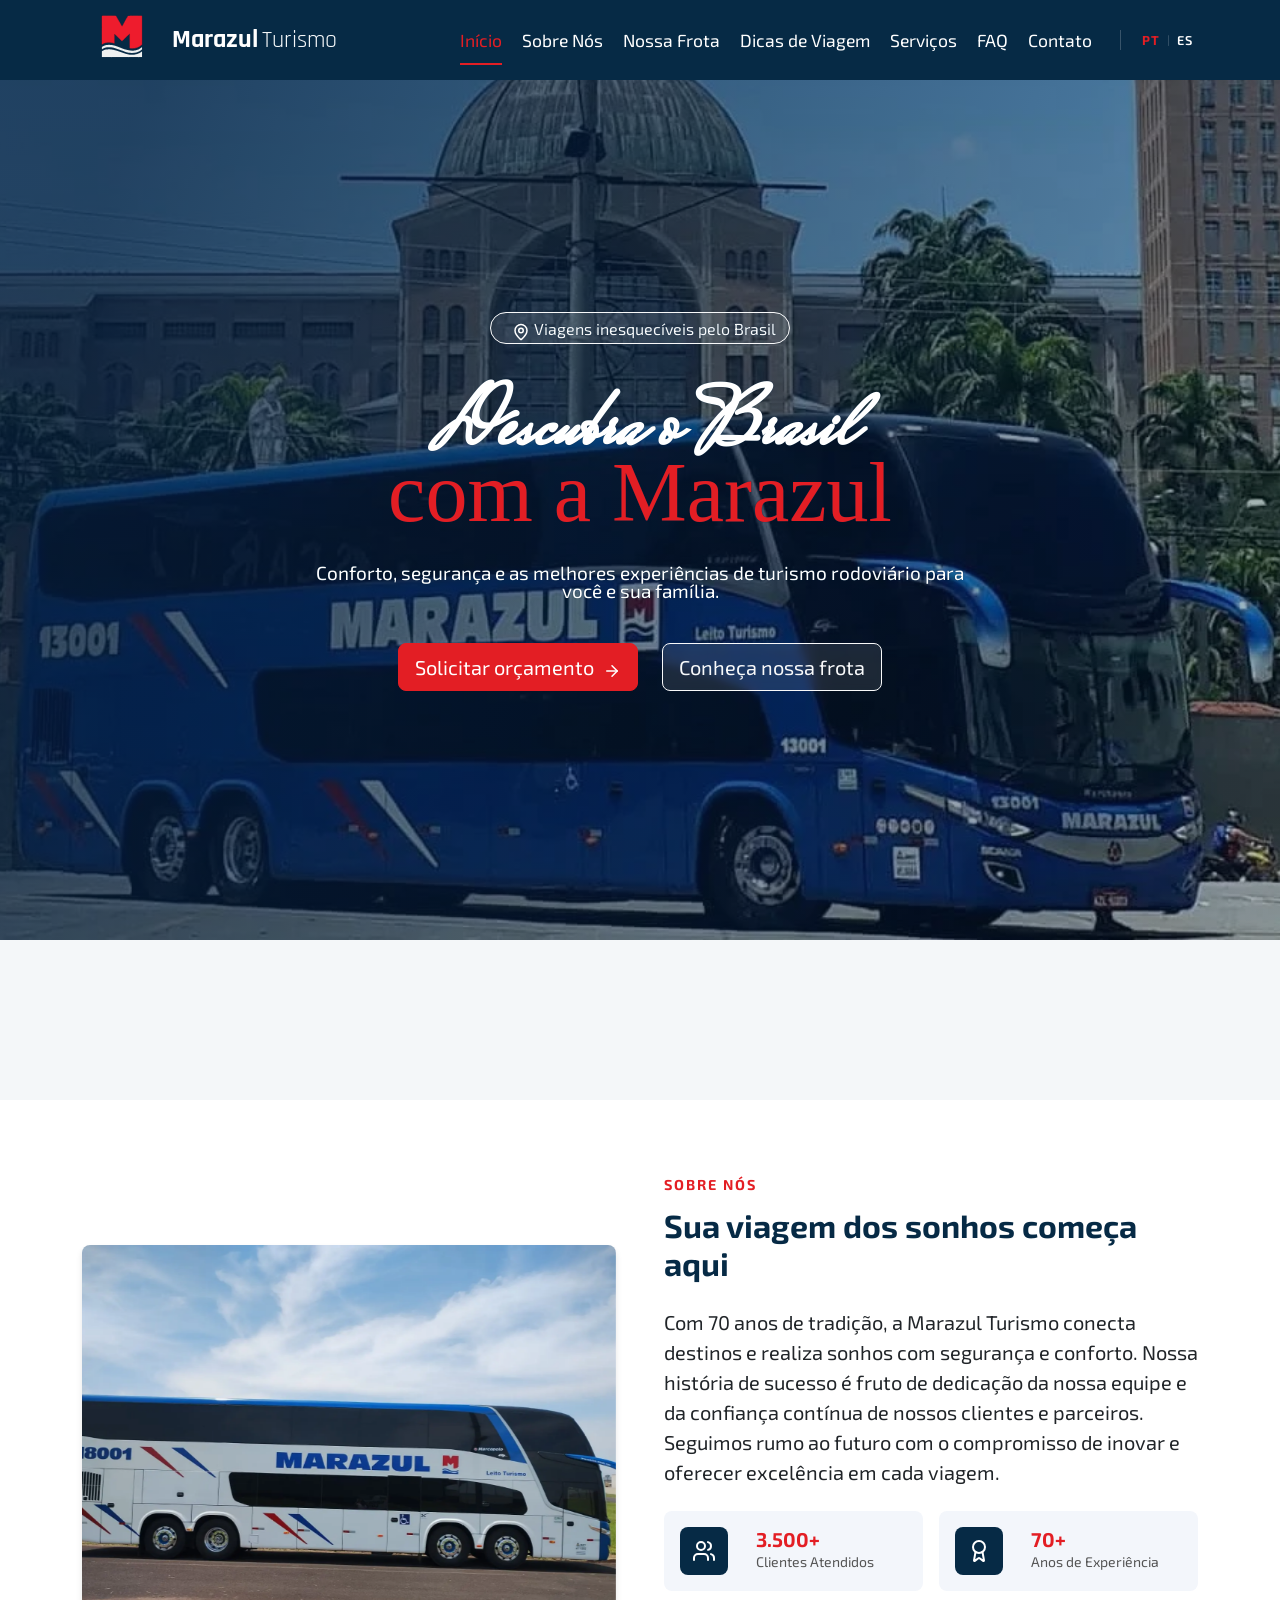
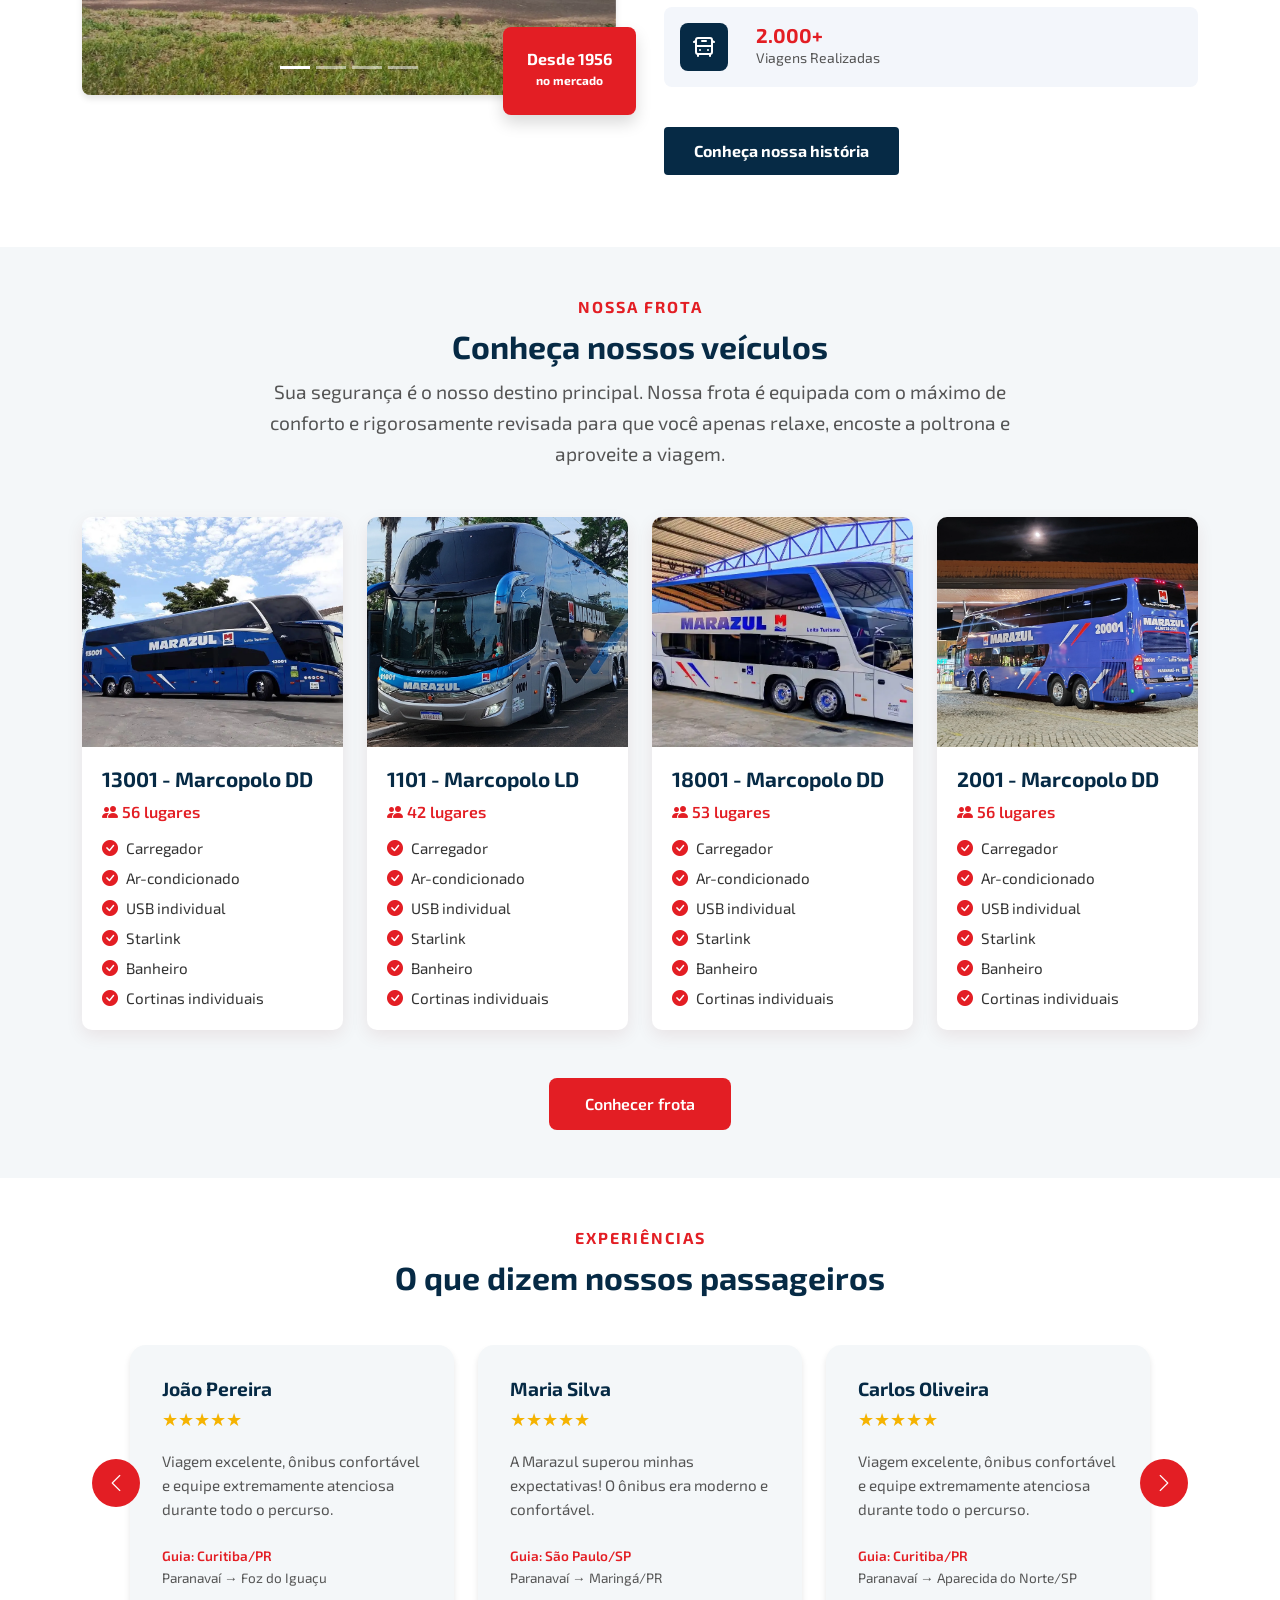
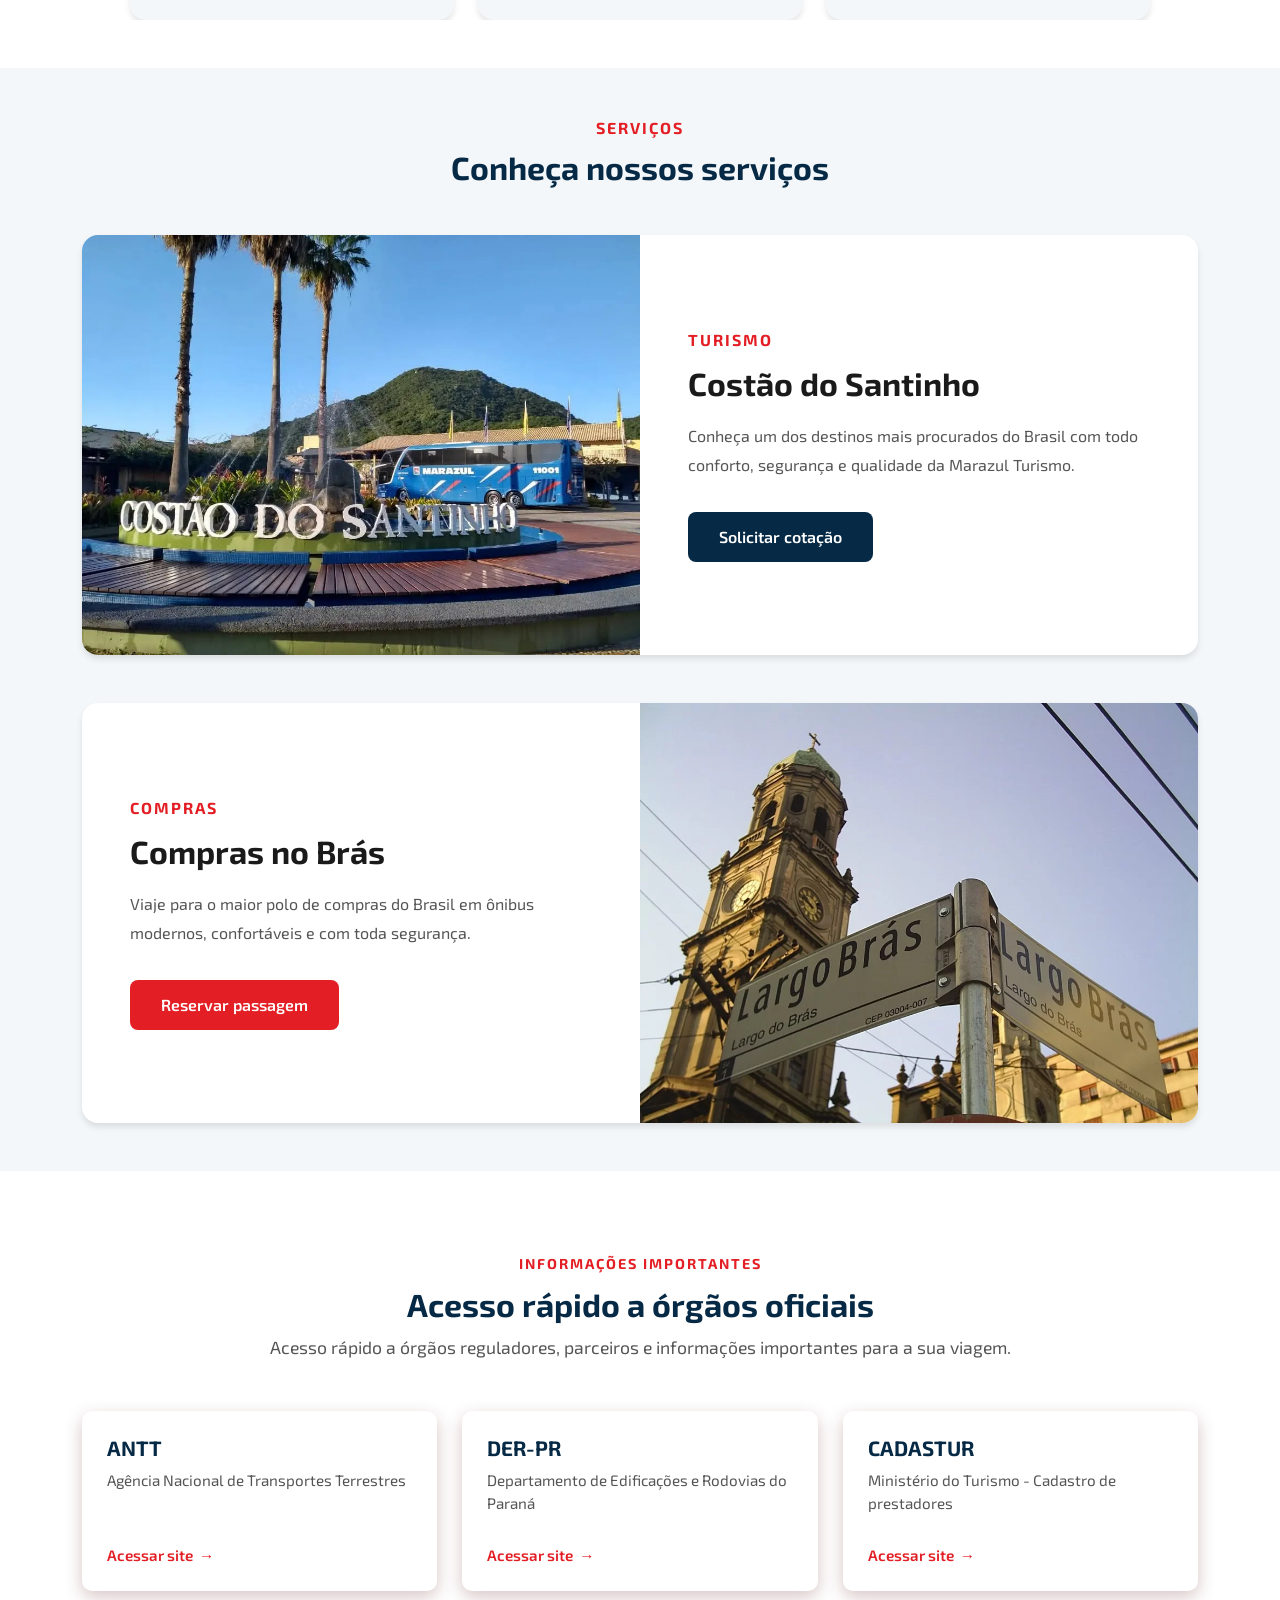
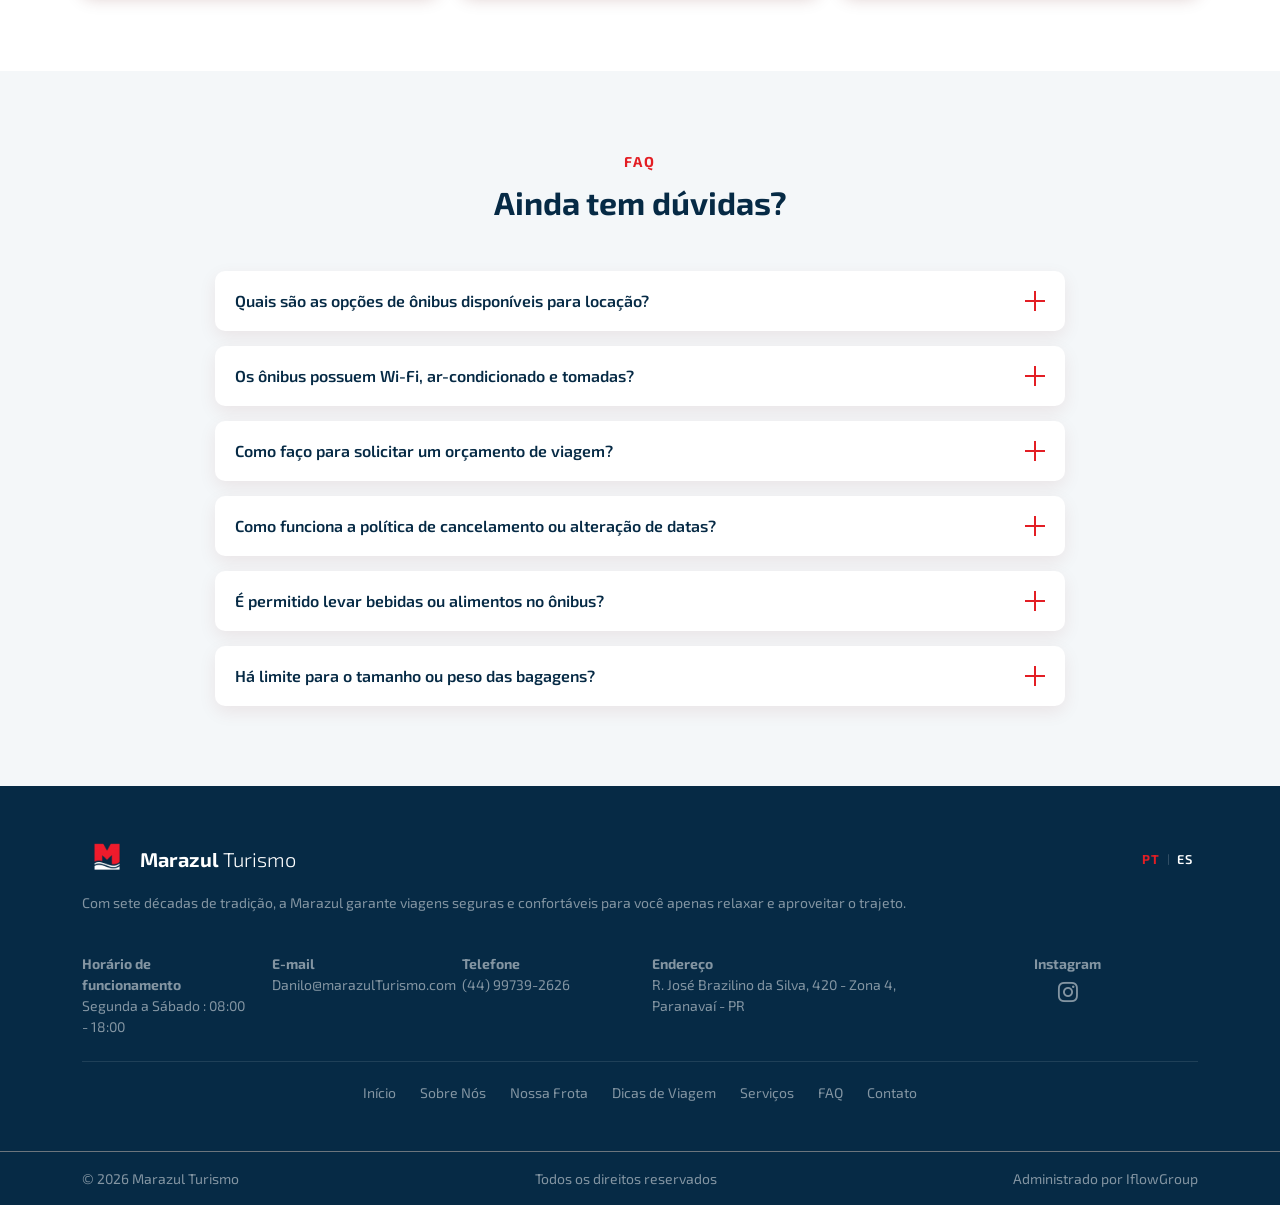
==== index.html @ be375bc5 "fix: update WhatsApp contact number for reservations" ====
<!doctype html>
<html lang="pt-BR">
  <head>
    <meta charset="UTF-8" />
    <meta name="viewport" content="width=device-width, initial-scale=1.0" />
    <title data-i18n="page-title">
      Marazul Turismo - Viagens de ônibus pelo Brasil
    </title>
    <link
      href="/assets/bootstrap-5.3.8-dist/css/bootstrap.min.css"
      rel="stylesheet"
    />
    <link rel="stylesheet" href="./css/main.css" />
    <link rel="preconnect" href="https://fonts.googleapis.com" />
    <link rel="preconnect" href="https://fonts.gstatic.com" crossorigin />
    <link
      href="https://fonts.googleapis.com/css2?family=Bitcount+Grid+Double:wght@100..900&family=Bitcount+Prop+Double:wght@100..900&family=Bitcount:wght@100..900&family=Mrs+Saint+Delafield&family=Roboto:ital,wght@0,100..900;1,100..900&family=VT323&display=swap"
      rel="stylesheet"
    />
    <link
      rel="stylesheet"
      href="https://cdn.jsdelivr.net/npm/bootstrap-icons@1.11.3/font/bootstrap-icons.min.css"
    />
    <link
      href="https://fonts.googleapis.com/css2?family=Exo+2:wght@500;600;700&display=swap"
      rel="stylesheet"
    />
    <link
      href="https://fonts.googleapis.com/css2?family=Rajdhani:wght@500;600;700&display=swap"
      rel="stylesheet"
    />
  </head>
  <body>
    <div id="header"></div>
    <div class="overlay" id="overlay"></div>
    <main>
      <div class="hero-wrapper-overflow">
        <section class="hero">
          <div class="welcome-page-wrapper">
            <div class="container-image-text">
              <div class="text-content-welcome">
                <a
                  class="btn-location glass-effect"
                  data-i18n="btn-location-text"
                >
                  <img
                    class="btn-icon"
                    src="assets/icons/mao-pin.svg"
                    alt="icone de gps"
                    data-i18n="img-icon-gps"
                  />
                  Viagens inesquecíveis pelo Brasil
                </a>
                <div class="cursive-welcome-text">
                  <h1 data-i18n="cursive-welcome-text">Descubra o Brasil</h1>
                </div>
                <div class="normal-letters">
                  <h1 data-i18n="normal-letters-text">com a Marazul</h1>
                </div>
                <p class="description" data-i18n="description-text">
                  Conforto, segurança e as melhores experiências de turismo
                  rodoviário para você e sua família.
                </p>
              </div>
              <div
                class="container-btn-right d-flex flex-column flex-sm-row justify-content-center align-items-center gap-4 mt-4"
              >
                <a
                  class="btn btn-primary btn-lg"
                  id="btn-budget"
                  data-i18n="btn-primary-text"
                  href="./pages/contact.html"
                >
                  Solicitar orçamento
                  <img
                    class="btn-icon"
                    src="assets/icons/arrow-right.svg"
                    alt="símbolo flecha para a direita"
                    data-i18n="img-icon-arrow"
                  />
                </a>
                <a
                  id="btn-fleet"
                  class="btn btn-outline-light btn-lg glass-effect hover-transparent"
                  data-i18n="btn-secondary-text"
                  href="#fleet-section"
                  >Conheça nossa frota</a
                >
              </div>
            </div>
          </div>
          <picture>
            <source
              srcset="assets/images/foto-da-home.webp"
              type="image/webp"
            />
            <img
              src="assets/images/foto-da-home.jpg"
              class="image-background"
              alt="Ônibus da Marazul em Aparecida do Norte"
              data-i18n-alt="img-home-bus"
            />
          </picture>
        </section>
      </div>
      <section class="fleet" id="fleet-section"></section>
      <section class="about py-5">
        <div class="container py-lg-4">
          <div class="row align-items-center gy-5 gx-lg-5">
            <div class="col-lg-6">
              <div class="position-relative d-inline-block w-100">
                <div id="aboutCarousel" class="carousel slide carousel-fade">
                  <div class="carousel-indicators">
                    <button
                      type="button"
                      data-bs-target="#aboutCarousel"
                      data-bs-slide-to="0"
                      class="active"
                      aria-current="true"
                      aria-label="Ir para a primeira foto"
                    ></button>
                    <button
                      type="button"
                      data-bs-target="#aboutCarousel"
                      data-bs-slide-to="1"
                      aria-label="Ir para a segunda foto"
                    ></button>
                    <button
                      type="button"
                      data-bs-target="#aboutCarousel"
                      data-bs-slide-to="2"
                      aria-label="Ir para a terceira foto"
                    ></button>
                    <button
                      type="button"
                      data-bs-target="#aboutCarousel"
                      data-bs-slide-to="3"
                      aria-label="Ir para a quarta foto"
                    ></button>
                  </div>

                  <div class="carousel-inner about-img">
                    <div class="carousel-item active">
                      <picture>
                        <source
                          srcset="../assets/images/bus5.webp"
                          type="image/webp"
                        />
                        <img
                          src="assets/images/bus5.jpeg"
                          class="d-block w-100 object-fit-cover carousel-photo"
                          data-i18n="img.bus5"
                          alt="Ônibus da Marazul na estrada de lado"
                        />
                      </picture>
                    </div>

                    <div class="carousel-item">
                      <picture>
                        <source
                          srcset="../assets/images/bus_inside.webp"
                          type="image/webp"
                        />
                        <img
                          src="assets/images/bus_inside.jpg"
                          class="d-block w-100 object-fit-cover carousel-photo"
                          data-i18n="img.bus-inside"
                          alt="Foto do interno do ônibus com assentos"
                        />
                      </picture>
                    </div>

                    <div class="carousel-item">
                      <picture>
                        <source
                          srcset="assets/images/our_fleet.webp"
                          type="image/webp"
                        />
                        <img
                          src="assets/images/our_fleet.jpg"
                          class="d-block w-100 object-fit-cover carousel-photo"
                          data-i18n="img.our-fleet"
                          alt="Foto dos ônibus da Marazul alinhados lado a lado"
                        />
                      </picture>
                    </div>

                    <div class="carousel-item">
                      <picture>
                        <source
                          srcset="assets/images/bus_sunset.webp"
                          type="image/webp"
                        />
                        <img
                          src="assets/images/bus_sunset.jpg"
                          class="d-block w-100 object-fit-cover carousel-photo"
                          data-i18n="img.bus-sunset"
                          alt="Foto do ônibus na estrada ao pôr do sol"
                        />
                      </picture>
                    </div>
                  </div>
                </div>
                <div
                  class="experience-badge position-absolute text-center shadow"
                >
                  <span class="badge-number d-block" data-i18n="badge-number"
                    >Desde 1956</span
                  >
                  <span class="badge-text fw-bold" data-i18n="badge-text"
                    >no mercado</span
                  >
                </div>
              </div>
            </div>
            <div class="col-lg-6">
              <span class="about-title text-uppercase" data-i18n="about-title">
                Sobre Nós
              </span>
              <h2 class="subtitle-red fw-bold mb-4" data-i18n="about-subtitle">
                Sua viagem dos sonhos começa aqui
              </h2>

              <p class="about-desc fs-5 mt-3 mb-4" data-i18n="about-desc">
                Com 70 anos de tradição, a Marazul Turismo conecta destinos e
                realiza sonhos com segurança e conforto. Nossa história de
                sucesso é fruto de dedicação da nossa equipe e da confiança
                contínua de nossos clientes e parceiros. Seguimos rumo ao futuro
                com o compromisso de inovar e oferecer excelência em cada
                viagem.
              </p>
              <div class="row g-3 mb-4">
                <div class="col-sm-6">
                  <div class="stat-card d-flex p-3 rounded-3">
                    <div
                      class="stat-icon flex-shrink-0 me-3 rounded-3 d-flex align-items-center justify-content-center"
                    >
                      <img
                        src="assets/icons/users.svg"
                        data-i18n="img.users"
                        alt="Ícone de clientes"
                      />
                    </div>
                    <div>
                      <strong class="stat-number d-block mb-0 fs-5"
                        >3.500+</strong
                      >
                      <span class="stat-label small" data-i18n="stat-clients"
                        >Clientes Atendidos</span
                      >
                    </div>
                  </div>
                </div>

                <div class="col-sm-6">
                  <div class="stat-card d-flex p-3 rounded-3">
                    <div
                      class="stat-icon flex-shrink-0 me-3 rounded-3 d-flex align-items-center justify-content-center"
                    >
                      <img
                        src="assets/icons/award.svg"
                        data-i18n="img.award"
                        alt="Ícone de medalha"
                      />
                    </div>
                    <div>
                      <strong class="stat-number d-block mb-0 fs-5">70+</strong>
                      <span class="stat-label small" data-i18n="stat-experience"
                        >Anos de Experiência</span
                      >
                    </div>
                  </div>
                </div>
                <div class="col-sm-12">
                  <div class="stat-card d-flex p-3 rounded-3">
                    <div
                      class="stat-icon flex-shrink-0 me-3 rounded-3 d-flex align-items-center justify-content-center"
                    >
                      <img
                        src="assets/icons/bus-front.svg"
                        data-i18n="img.bus-front"
                        alt="Ícone de ônibus"
                      />
                    </div>
                    <div>
                      <strong class="stat-number d-block mb-0 fs-5"
                        >2.000+</strong
                      >
                      <span class="stat-label small" data-i18n="stat-trips"
                        >Viagens Realizadas</span
                      >
                    </div>
                  </div>
                </div>
              </div>
              <a
                href="pages/about.html"
                class="btn-read-more d-inline-block"
                data-i18n="btn-about-us"
                aria-label="Botão conhecer nossa história"
                >Conheça nossa história</a
              >
            </div>
          </div>
        </div>
      </section>
      <section class="fleet py-5" id="fleet-section">
        <div class="container">
          <div class="text-center mb-5">
            <span
              class="fleet-subtitle text-uppercase"
              data-i18n="fleet.subtitle"
            >
              Nossa Frota
            </span>
            <h2 class="fleet-title" data-i18n="fleet.title">
              Conheça nossos veículos
            </h2>
            <p class="fleet-description" data-i18n="fleet.description">
              Sua segurança é o nosso destino principal. Nossa frota é equipada
              com o máximo de conforto e rigorosamente revisada para que você
              apenas relaxe, encoste a poltrona e aproveite a viagem.
            </p>
          </div>

          <div class="row g-4">
            <!-- CARD 1 -->
            <div class="col-12 col-md-6 col-lg-3">
              <div class="bus-card">
                <picture>
                  <source
                    srcset="assets/images/especifica-do-13.webp"
                    type="image/webp"
                  />
                  <img
                    src="assets/images/especifica-do-13.jpg"
                    class="bus-card-img"
                    alt="Ônibus Marcopolo DD da frota Marazul"
                    data-i18n-alt="fleet.bus1.alt"
                  />
                </picture>

                <div class="bus-card-body">
                  <h3 class="bus-type" data-i18n="fleet.bus1.title">
                    13001 - Marcopolo DD
                  </h3>

                  <p class="bus-seats">
                    <i class="bi bi-people-fill" aria-hidden="true"></i>
                    <span data-i18n="fleet.bus1.seats">56 lugares</span>
                  </p>

                  <ul class="bus-details">
                    <li>
                      <i class="bi bi-check-circle-fill" aria-hidden="true"></i>
                      <span data-i18n="fleet.bus1.feature1">Carregador</span>
                    </li>
                    <li>
                      <i class="bi bi-check-circle-fill" aria-hidden="true"></i>
                      <span data-i18n="fleet.bus1.feature2"
                        >Ar-condicionado</span
                      >
                    </li>
                    <li>
                      <i class="bi bi-check-circle-fill" aria-hidden="true"></i>
                      <span data-i18n="fleet.bus1.feature3"
                        >USB individual</span
                      >
                    </li>
                    <li>
                      <i class="bi bi-check-circle-fill" aria-hidden="true"></i>
                      <span data-i18n="fleet.bus1.feature4">Starlink</span>
                    </li>
                    <li>
                      <i class="bi bi-check-circle-fill" aria-hidden="true"></i>
                      <span data-i18n="fleet.bus1.feature5">Banheiro</span>
                    </li>
                    <li>
                      <i class="bi bi-check-circle-fill" aria-hidden="true"></i>
                      <span data-i18n="fleet.bus1.feature6">
                        Cortinas individuais
                      </span>
                    </li>
                  </ul>
                </div>
              </div>
            </div>

            <!-- CARD 2 -->
            <div class="col-12 col-md-6 col-lg-3">
              <div class="bus-card">
                <picture>
                  <source
                    srcset="assets/images/Carro-11001.webp"
                    type="image/webp"
                  />
                  <img
                    src="assets/images/Carro-11001.jpg"
                    class="bus-card-img"
                    alt="Ônibus Marcopolo LD da frota Marazul"
                    data-i18n-alt="fleet.bus2.alt"
                  />
                </picture>

                <div class="bus-card-body">
                  <h3 class="bus-type" data-i18n="fleet.bus2.title">
                    1101 - Marcopolo LD
                  </h3>

                  <p class="bus-seats">
                    <i class="bi bi-people-fill" aria-hidden="true"></i>
                    <span data-i18n="fleet.bus2.seats">42 lugares</span>
                  </p>

                  <ul class="bus-details">
                    <li>
                      <i class="bi bi-check-circle-fill" aria-hidden="true"></i>
                      <span data-i18n="fleet.bus2.feature1">Carregador</span>
                    </li>
                    <li>
                      <i class="bi bi-check-circle-fill" aria-hidden="true"></i>
                      <span data-i18n="fleet.bus2.feature2"
                        >Ar-condicionado</span
                      >
                    </li>
                    <li>
                      <i class="bi bi-check-circle-fill" aria-hidden="true"></i>
                      <span data-i18n="fleet.bus2.feature3"
                        >USB individual</span
                      >
                    </li>
                    <li>
                      <i class="bi bi-check-circle-fill" aria-hidden="true"></i>
                      <span data-i18n="fleet.bus2.feature4">Starlink</span>
                    </li>
                    <li>
                      <i class="bi bi-check-circle-fill" aria-hidden="true"></i>
                      <span data-i18n="fleet.bus2.feature5">Banheiro</span>
                    </li>
                    <li>
                      <i class="bi bi-check-circle-fill" aria-hidden="true"></i>
                      <span data-i18n="fleet.bus2.feature6">
                        Cortinas individuais
                      </span>
                    </li>
                  </ul>
                </div>
              </div>
            </div>

            <!-- CARD 3 -->
            <div class="col-12 col-md-6 col-lg-3">
              <div class="bus-card">
                <picture>
                  <source srcset="assets/images/bus18.webp" type="image/webp" />
                  <img
                    src="assets/images/bus18.jpeg"
                    class="bus-card-img"
                    alt="Ônibus da frota Marazul estacionados"
                    data-i18n-alt="fleet.bus3.alt"
                  />
                </picture>

                <div class="bus-card-body">
                  <h3 class="bus-type" data-i18n="fleet.bus3.title">
                    18001 - Marcopolo DD
                  </h3>

                  <p class="bus-seats">
                    <i class="bi bi-people-fill" aria-hidden="true"></i>
                    <span data-i18n="fleet.bus3.seats">53 lugares</span>
                  </p>

                  <ul class="bus-details">
                    <li>
                      <i class="bi bi-check-circle-fill" aria-hidden="true"></i>
                      <span data-i18n="fleet.bus3.feature1">Carregador</span>
                    </li>
                    <li>
                      <i class="bi bi-check-circle-fill" aria-hidden="true"></i>
                      <span data-i18n="fleet.bus3.feature2"
                        >Ar-condicionado</span
                      >
                    </li>
                    <li>
                      <i class="bi bi-check-circle-fill" aria-hidden="true"></i>
                      <span data-i18n="fleet.bus3.feature3"
                        >USB individual</span
                      >
                    </li>
                    <li>
                      <i class="bi bi-check-circle-fill" aria-hidden="true"></i>
                      <span data-i18n="fleet.bus3.feature4">Starlink</span>
                    </li>
                    <li>
                      <i class="bi bi-check-circle-fill" aria-hidden="true"></i>
                      <span data-i18n="fleet.bus3.feature5">Banheiro</span>
                    </li>
                    <li>
                      <i class="bi bi-check-circle-fill" aria-hidden="true"></i>
                      <span data-i18n="fleet.bus3.feature6">
                        Cortinas individuais
                      </span>
                    </li>
                  </ul>
                </div>
              </div>
            </div>

            <!-- CARD 4 -->
            <div class="col-12 col-md-6 col-lg-3">
              <div class="bus-card">
                <picture>
                  <source srcset="assets/images/bus20.webp" type="image/webp" />
                  <img
                    src="assets/images/bus20.jpg"
                    class="bus-card-img"
                    alt="Ônibus Marcopolo DD da frota Marazul"
                    data-i18n-alt="fleet.bus4.alt"
                  />
                </picture>

                <div class="bus-card-body">
                  <h3 class="bus-type" data-i18n="fleet.bus4.title">
                    2001 - Marcopolo DD
                  </h3>

                  <p class="bus-seats">
                    <i class="bi bi-people-fill" aria-hidden="true"></i>
                    <span data-i18n="fleet.bus4.seats">56 lugares</span>
                  </p>

                  <ul class="bus-details">
                    <li>
                      <i class="bi bi-check-circle-fill" aria-hidden="true"></i>
                      <span data-i18n="fleet.bus4.feature1">Carregador</span>
                    </li>
                    <li>
                      <i class="bi bi-check-circle-fill" aria-hidden="true"></i>
                      <span data-i18n="fleet.bus4.feature2"
                        >Ar-condicionado</span
                      >
                    </li>
                    <li>
                      <i class="bi bi-check-circle-fill" aria-hidden="true"></i>
                      <span data-i18n="fleet.bus4.feature3"
                        >USB individual</span
                      >
                    </li>
                    <li>
                      <i class="bi bi-check-circle-fill" aria-hidden="true"></i>
                      <span data-i18n="fleet.bus4.feature4">Starlink</span>
                    </li>
                    <li>
                      <i class="bi bi-check-circle-fill" aria-hidden="true"></i>
                      <span data-i18n="fleet.bus4.feature5">Banheiro</span>
                    </li>
                    <li>
                      <i class="bi bi-check-circle-fill" aria-hidden="true"></i>
                      <span data-i18n="fleet.bus4.feature6">
                        Cortinas individuais
                      </span>
                    </li>
                  </ul>
                </div>
              </div>
            </div>
          </div>

          <div class="text-center mt-5">
            <a
              href="./pages/fleet.html"
              class="btn-fleet-page"
              data-i18n="fleet.btn-view-fleet"
            >
              Conhecer frota
            </a>
          </div>
        </div>
      </section>
      <section class="testimonials-section py-5">
        <div class="container">
          <div class="text-center mb-5">
            <span
              class="section-subtitle text-uppercase"
              data-i18n="testimonials.subtitle"
            >
              Experiências
            </span>

            <h2 class="section-title" data-i18n="testimonials.title">
              O que dizem nossos passageiros
            </h2>
          </div>

          <!-- CARROSSEL DESKTOP (telas >= 768px) -->
          <div
            id="testimonialsCarouselDesktop"
            class="carousel slide d-none d-md-block"
            data-bs-ride="carousel"
            data-bs-interval="8000"
          >
            <div class="carousel-inner">
              <!-- Slide 1: Cards 1, 2 e 3 -->
              <div class="carousel-item active">
                <div class="row justify-content-center g-4 px-5">
                  <div class="col-md-6 col-lg-4">
                    <article class="testimonial-card card border-0 h-100">
                      <div class="card-body d-flex flex-column h-100">
                        <h3
                          class="testimonial-name"
                          data-i18n="testimonials.card1.name"
                        >
                          João Pereira
                        </h3>
                        <div class="testimonial-stars">★★★★★</div>
                        <p
                          class="testimonial-text flex-grow-1"
                          data-i18n="testimonials.card1.text"
                        >
                          Viagem excelente, ônibus confortável e equipe
                          extremamente atenciosa durante todo o percurso.
                        </p>
                        <p
                          class="testimonial-guide"
                          data-i18n="testimonials.card1.guide"
                        >
                          Guia: Curitiba/PR
                        </p>
                        <p
                          class="testimonial-route"
                          data-i18n="testimonials.card1.route"
                        >
                          Paranavaí → Foz do Iguaçu
                        </p>
                      </div>
                    </article>
                  </div>
                  <div class="col-md-6 col-lg-4">
                    <article class="testimonial-card card border-0 h-100">
                      <div class="card-body d-flex flex-column h-100">
                        <h3
                          class="testimonial-name"
                          data-i18n="testimonials.card2.name"
                        >
                          Maria Silva
                        </h3>
                        <div class="testimonial-stars">★★★★★</div>
                        <p
                          class="testimonial-text flex-grow-1"
                          data-i18n="testimonials.card2.text"
                        >
                          A Marazul superou minhas expectativas! O ônibus era
                          moderno e confortável.
                        </p>
                        <p
                          class="testimonial-guide"
                          data-i18n="testimonials.card2.guide"
                        >
                          Guia: São Paulo/SP
                        </p>
                        <p
                          class="testimonial-route"
                          data-i18n="testimonials.card2.route"
                        >
                          Paranavaí → Maringá/PR
                        </p>
                      </div>
                    </article>
                  </div>
                  <div class="col-md-6 col-lg-4 d-none d-lg-block">
                    <article class="testimonial-card card border-0 h-100">
                      <div class="card-body d-flex flex-column h-100">
                        <h3
                          class="testimonial-name"
                          data-i18n="testimonials.card3.name"
                        >
                          Carlos Oliveira
                        </h3>
                        <div class="testimonial-stars">★★★★★</div>
                        <p
                          class="testimonial-text flex-grow-1"
                          data-i18n="testimonials.card3.text"
                        >
                          Viagem excelente, ônibus confortável e equipe
                          extremamente atenciosa durante todo o percurso.
                        </p>
                        <p
                          class="testimonial-guide"
                          data-i18n="testimonials.card3.guide"
                        >
                          Guia: Curitiba/PR
                        </p>
                        <p
                          class="testimonial-route"
                          data-i18n="testimonials.card3.route"
                        >
                          Paranavaí → Aparecida do Norte/SP
                        </p>
                      </div>
                    </article>
                  </div>
                </div>
              </div>

              <!-- Slide 2: Cards 4, 1 e 2 -->
              <div class="carousel-item">
                <div class="row justify-content-center g-4 px-5">
                  <div class="col-md-6 col-lg-4">
                    <article class="testimonial-card card border-0 h-100">
                      <div class="card-body d-flex flex-column h-100">
                        <h3
                          class="testimonial-name"
                          data-i18n="testimonials.card4.name"
                        >
                          Claudia Santos
                        </h3>
                        <div class="testimonial-stars">★★★★★</div>
                        <p
                          class="testimonial-text flex-grow-1"
                          data-i18n="testimonials.card4.text"
                        >
                          Empresa séria e comprometida com a satisfação do
                          cliente.
                        </p>
                        <p
                          class="testimonial-guide"
                          data-i18n="testimonials.card4.guide"
                        >
                          Guia: Rio de Janeiro/RJ
                        </p>
                        <p
                          class="testimonial-route"
                          data-i18n="testimonials.card4.route"
                        >
                          Paranavaí → Rio de Janeiro/RJ
                        </p>
                      </div>
                    </article>
                  </div>
                  <div class="col-md-6 col-lg-4">
                    <article class="testimonial-card card border-0 h-100">
                      <div class="card-body d-flex flex-column h-100">
                        <h3
                          class="testimonial-name"
                          data-i18n="testimonials.card1.name"
                        >
                          João Pereira
                        </h3>
                        <div class="testimonial-stars">★★★★★</div>
                        <p
                          class="testimonial-text flex-grow-1"
                          data-i18n="testimonials.card1.text"
                        >
                          Viagem excelente, ônibus confortável e equipe
                          extremamente atenciosa durante todo o percurso.
                        </p>
                        <p
                          class="testimonial-guide"
                          data-i18n="testimonials.card1.guide"
                        >
                          Guia: Curitiba/PR
                        </p>
                        <p
                          class="testimonial-route"
                          data-i18n="testimonials.card1.route"
                        >
                          Paranavaí → Foz do Iguaçu
                        </p>
                      </div>
                    </article>
                  </div>
                  <div class="col-md-6 col-lg-4 d-none d-lg-block">
                    <article class="testimonial-card card border-0 h-100">
                      <div class="card-body d-flex flex-column h-100">
                        <h3
                          class="testimonial-name"
                          data-i18n="testimonials.card2.name"
                        >
                          Maria Silva
                        </h3>
                        <div class="testimonial-stars">★★★★★</div>
                        <p
                          class="testimonial-text flex-grow-1"
                          data-i18n="testimonials.card2.text"
                        >
                          A Marazul superou minhas expectativas! O ônibus era
                          moderno e confortável.
                        </p>
                        <p
                          class="testimonial-guide"
                          data-i18n="testimonials.card2.guide"
                        >
                          Guia: São Paulo/SP
                        </p>
                        <p
                          class="testimonial-route"
                          data-i18n="testimonials.card2.route"
                        >
                          Paranavaí → Maringá/PR
                        </p>
                      </div>
                    </article>
                  </div>
                </div>
              </div>
            </div>

            <!-- Controles Desktop -->
            <button
              class="carousel-control-prev custom-carousel-btn"
              type="button"
              data-bs-target="#testimonialsCarouselDesktop"
              data-bs-slide="prev"
            >
              <i class="bi bi-chevron-left"></i>
            </button>
            <button
              class="carousel-control-next custom-carousel-btn"
              type="button"
              data-bs-target="#testimonialsCarouselDesktop"
              data-bs-slide="next"
            >
              <i class="bi bi-chevron-right"></i>
            </button>
          </div>

          <!-- CARROSSEL MOBILE (telas < 768px) -->
          <div
            id="testimonialsCarouselMobile"
            class="carousel slide d-md-none"
            data-bs-ride="carousel"
            data-bs-interval="8000"
          >
            <div class="carousel-inner">
              <!-- Slide 1 -->
              <div class="carousel-item active">
                <div class="px-5">
                  <article class="testimonial-card card border-0 h-100">
                    <div class="card-body">
                      <h3
                        class="testimonial-name"
                        data-i18n="testimonials.card1.name"
                      >
                        João Pereira
                      </h3>
                      <div class="testimonial-stars">★★★★★</div>
                      <p
                        class="testimonial-text"
                        data-i18n="testimonials.card1.text"
                      >
                        Viagem excelente, ônibus confortável e equipe
                        extremamente atenciosa durante todo o percurso.
                      </p>
                      <p
                        class="testimonial-guide"
                        data-i18n="testimonials.card1.guide"
                      >
                        Guia: Curitiba/PR
                      </p>
                      <p
                        class="testimonial-route"
                        data-i18n="testimonials.card1.route"
                      >
                        Paranavaí → Foz do Iguaçu
                      </p>
                    </div>
                  </article>
                </div>
              </div>

              <!-- Slide 2 -->
              <div class="carousel-item">
                <div class="px-5">
                  <article class="testimonial-card card border-0 h-100">
                    <div class="card-body">
                      <h3
                        class="testimonial-name"
                        data-i18n="testimonials.card2.name"
                      >
                        Maria Silva
                      </h3>
                      <div class="testimonial-stars">★★★★★</div>
                      <p
                        class="testimonial-text"
                        data-i18n="testimonials.card2.text"
                      >
                        A Marazul superou minhas expectativas! O ônibus era
                        moderno e confortável.
                      </p>
                      <p
                        class="testimonial-guide"
                        data-i18n="testimonials.card2.guide"
                      >
                        Guia: São Paulo/SP
                      </p>
                      <p
                        class="testimonial-route"
                        data-i18n="testimonials.card2.route"
                      >
                        Paranavaí → Maringá/PR
                      </p>
                    </div>
                  </article>
                </div>
              </div>

              <!-- Slide 3 -->
              <div class="carousel-item">
                <div class="px-5">
                  <article class="testimonial-card card border-0 h-100">
                    <div class="card-body">
                      <h3
                        class="testimonial-name"
                        data-i18n="testimonials.card3.name"
                      >
                        Carlos Oliveira
                      </h3>
                      <div class="testimonial-stars">★★★★★</div>
                      <p
                        class="testimonial-text"
                        data-i18n="testimonials.card3.text"
                      >
                        Viagem excelente, ônibus confortável e equipe
                        extremamente atenciosa durante todo o percurso.
                      </p>
                      <p
                        class="testimonial-guide"
                        data-i18n="testimonials.card3.guide"
                      >
                        Guia: Curitiba/PR
                      </p>
                      <p
                        class="testimonial-route"
                        data-i18n="testimonials.card3.route"
                      >
                        Paranavaí → Aparecida do Norte/SP
                      </p>
                    </div>
                  </article>
                </div>
              </div>

              <!-- Slide 4 -->
              <div class="carousel-item">
                <div class="px-5">
                  <article class="testimonial-card card border-0 h-100">
                    <div class="card-body">
                      <h3
                        class="testimonial-name"
                        data-i18n="testimonials.card4.name"
                      >
                        Claudia Santos
                      </h3>
                      <div class="testimonial-stars">★★★★★</div>
                      <p
                        class="testimonial-text"
                        data-i18n="testimonials.card4.text"
                      >
                        Empresa séria e comprometida com a satisfação do
                        cliente.
                      </p>
                      <p
                        class="testimonial-guide"
                        data-i18n="testimonials.card4.guide"
                      >
                        Guia: Rio de Janeiro/RJ
                      </p>
                      <p
                        class="testimonial-route"
                        data-i18n="testimonials.card4.route"
                      >
                        Paranavaí → Rio de Janeiro/RJ
                      </p>
                    </div>
                  </article>
                </div>
              </div>
            </div>

            <!-- Controles Mobile -->
            <button
              class="carousel-control-prev custom-carousel-btn"
              type="button"
              data-bs-target="#testimonialsCarouselMobile"
              data-bs-slide="prev"
            >
              <i class="bi bi-chevron-left"></i>
            </button>
            <button
              class="carousel-control-next custom-carousel-btn"
              type="button"
              data-bs-target="#testimonialsCarouselMobile"
              data-bs-slide="next"
            >
              <i class="bi bi-chevron-right"></i>
            </button>
          </div>
        </div>
      </section>
      <section class="services-section py-5" id="service">
        <div class="container">
          <div class="text-center mb-5">
            <span
              class="section-subtitle text-uppercase"
              data-i18n="services.subtitle"
            >
              Serviços
            </span>

            <h2 class="section-title" data-i18n="services.title">
              Conheça nossos serviços
            </h2>
          </div>

          <!-- TURISMO -->
          <div class="row align-items-center g-0 service-card mb-5">
            <div class="col-lg-6">
              <picture>
                <source
                  srcset="assets/images/costa-do-santinho.webp"
                  type="image/webp"
                />

                <img
                  src="assets/images/costa-do-santinho.jpg"
                  class="img-fluid service-image"
                  alt="Resort Costão do Santinho"
                  data-i18n-alt="services.tourism.imageAlt"
                />
              </picture>
            </div>

            <div class="col-lg-6">
              <div class="service-content">
                <span class="service-tag" data-i18n="services.tourism.tag">
                  Turismo
                </span>

                <h3 data-i18n="services.tourism.title">Costão do Santinho</h3>

                <p data-i18n="services.tourism.text">
                  Conheça um dos destinos mais procurados do Brasil com todo
                  conforto, segurança e qualidade da Marazul Turismo.
                </p>

                <a
                  href="/pages/contact.html"
                  class="btn btn-marazul-primary"
                  data-i18n="services.tourism.button"
                >
                  Solicitar cotação
                </a>
              </div>
            </div>
          </div>

          <!-- COMPRAS BRÁS -->
          <div
            class="row align-items-center g-0 service-card flex-lg-row-reverse"
          >
            <div class="col-lg-6">
              <picture>
                <source
                  srcset="assets/images/bras.webp"
                  type="image/webp"
                />

                <img
                  src="assets/images/bras.jpg"
                  class="img-fluid service-image"
                  alt="Ônibus da Marazul realizando viagem ao Brás"
                  data-i18n-alt="services.shopping.imageAlt"
                />
              </picture>
            </div>

            <div class="col-lg-6">
              <div class="service-content">
                <span class="service-tag" data-i18n="services.shopping.tag">
                  Compras
                </span>

                <h3 data-i18n="services.shopping.title">Compras no Brás</h3>

                <p data-i18n="services.shopping.text">
                  Viaje para o maior polo de compras do Brasil em ônibus
                  modernos, confortáveis e com toda segurança.
                </p>

                <a
                  href="https://wa.me/5544997392626?text=Olá,%20quero%20reservar%20uma%20passagem%20para%20o%20Brás."
                  target="_blank"
                  class="btn btn-marazul-secondary"
                  data-i18n="services.shopping.button"
                >
                  Reservar passagem
                </a>
              </div>
            </div>
          </div>
        </div>
      </section>
      <section class="useful-links-section" id="useful-links">
        <div class="container">
          <div class="useful-links-header">
            <span
              class="useful-links-subtitle text-uppercase"
              data-i18n="useful-links.subtitle"
            >
              Informações importantes
            </span>

            <h2 class="useful-links-title" data-i18n="useful-links.title">
              Acesso rápido a órgãos oficiais
            </h2>

            <p
              class="useful-links-description"
              data-i18n="useful-links.description"
            >
              Acesso rápido a órgãos reguladores, parceiros e informações
              importantes para a sua viagem.
            </p>
          </div>

          <div class="useful-links-list">
            <!-- ANTT -->
            <a
              href="https://www.gov.br/antt"
              target="_blank"
              class="useful-link-card"
            >
              <h3 class="link-card-title" data-i18n="useful-links.antt.title">
                ANTT
              </h3>
              <p
                class="link-card-description"
                data-i18n="useful-links.antt.desc"
              >
                Agência Nacional de Transportes Terrestres
              </p>
              <span class="link-card-action" data-i18n="useful-links.cta">
                Acessar site
              </span>
            </a>

            <!-- DER-PR -->
            <a
              href="https://www.der.pr.gov.br"
              target="_blank"
              class="useful-link-card"
            >
              <h3 class="link-card-title" data-i18n="useful-links.der.title">
                DER-PR
              </h3>
              <p
                class="link-card-description"
                data-i18n="useful-links.der.desc"
              >
                Departamento de Edificações e Rodovias do Paraná
              </p>
              <span class="link-card-action" data-i18n="useful-links.cta">
                Acessar site
              </span>
            </a>

            <!-- CADASTUR -->
            <a
              href="https://cadastur.turismo.gov.br"
              target="_blank"
              class="useful-link-card"
            >
              <h3
                class="link-card-title"
                data-i18n="useful-links.cadastur.title"
              >
                CADASTUR
              </h3>
              <p
                class="link-card-description"
                data-i18n="useful-links.cadastur.desc"
              >
                Ministério do Turismo - Cadastro de prestadores
              </p>
              <span class="link-card-action" data-i18n="useful-links.cta">
                Acessar site
              </span>
            </a>
          </div>
        </div>
      </section>
      <section class="faq-section">
        <div class="container">
          <div class="faq-header">
            <span class="faq-subtitle text-uppercase" data-i18n="faq.subtitle"
              >FAQ</span
            >
            <h2 class="faq-title" data-i18n="faq.title">Ainda tem dúvidas?</h2>
          </div>

          <div class="faq-accordion">
            <!-- 1 -->
            <details class="faq-item">
              <summary>
                <span data-i18n="faq.q1">
                  Quais são as opções de ônibus disponíveis para locação?
                </span>
                <span class="faq-icon"></span>
              </summary>
              <div class="faq-content">
                <p data-i18n="faq.a1">
                  Nossa frota atende a diferentes necessidades, contando com
                  ônibus convencionais, executivos e leito. Todos os veículos
                  passam por rigorosas revisões periódicas para garantir a sua
                  segurança.
                </p>
              </div>
            </details>

            <!-- 2 -->
            <details class="faq-item">
              <summary>
                <span data-i18n="faq.q2">
                  Os ônibus possuem Wi-Fi, ar-condicionado e tomadas?
                </span>
                <span class="faq-icon"></span>
              </summary>
              <div class="faq-content">
                <p data-i18n="faq.a2">
                  Sim! Nossos veículos da categoria Executivo e Leito são
                  equipados com Wi-Fi, ar-condicionado com controle individual,
                  tomadas para carregamento de eletrônicos e frigobar. A
                  disponibilidade pode variar conforme o veículo.
                </p>
              </div>
            </details>

            <!-- 3 -->
            <details class="faq-item">
              <summary>
                <span data-i18n="faq.q3">
                  Como faço para solicitar um orçamento de viagem?
                </span>
                <span class="faq-icon"></span>
              </summary>
              <div class="faq-content">
                <p data-i18n="faq.a3">
                  Basta acessar a seção “Contato” do site e preencher o
                  formulário com origem, destino, datas e número de passageiros.
                  Retornaremos com a proposta ideal.
                </p>
              </div>
            </details>

            <!-- 4 -->
            <details class="faq-item">
              <summary>
                <span data-i18n="faq.q4">
                  Como funciona a política de cancelamento ou alteração de
                  datas?
                </span>
                <span class="faq-icon"></span>
              </summary>
              <div class="faq-content">
                <p data-i18n="faq.a4">
                  Cancelamentos ou alterações podem ser feitos conforme
                  contrato, geralmente sem multa quando realizados com
                  antecedência mínima definida.
                </p>
              </div>
            </details>

            <!-- 5 -->
            <details class="faq-item">
              <summary>
                <span data-i18n="faq.q5">
                  É permitido levar bebidas ou alimentos no ônibus?
                </span>
                <span class="faq-icon"></span>
              </summary>
              <div class="faq-content">
                <p data-i18n="faq.a5">
                  Sim, é permitido o consumo de alimentos leves e bebidas não
                  alcoólicas durante a viagem. Solicitamos apenas o cuidado com
                  a limpeza do ambiente.
                </p>
              </div>
            </details>

            <!-- 6 -->
            <details class="faq-item">
              <summary>
                <span data-i18n="faq.q6">
                  Há limite para o tamanho ou peso das bagagens?
                </span>
                <span class="faq-icon"></span>
              </summary>
              <div class="faq-content">
                <p data-i18n="faq.a6">
                  Nossos ônibus possuem bagageiros amplos e compartimentos
                  internos para bagagens de mão. Equipamentos maiores devem ser
                  informados no orçamento.
                </p>
              </div>
            </details>
          </div>
        </div>
      </section>
    </main>
    <div id="footer"></div>
    <script src="/assets/popper2.11.8/popper.min.js"></script>
    <script src="/assets/bootstrap-5.3.8-dist/js/bootstrap.bundle.min.js"></script>
    <script type="module" src="./js/main.js"></script>
  </body>
</html>
---- css/main.css ----
@import url('./global.css');
 
@import url('./index.css');
@import url('./layout.css');
 
@import url('./pages/about.css');
@import url('./pages/contact.css');
@import url('./pages/fleet.css');
@import url('./pages/travel-tips.css');
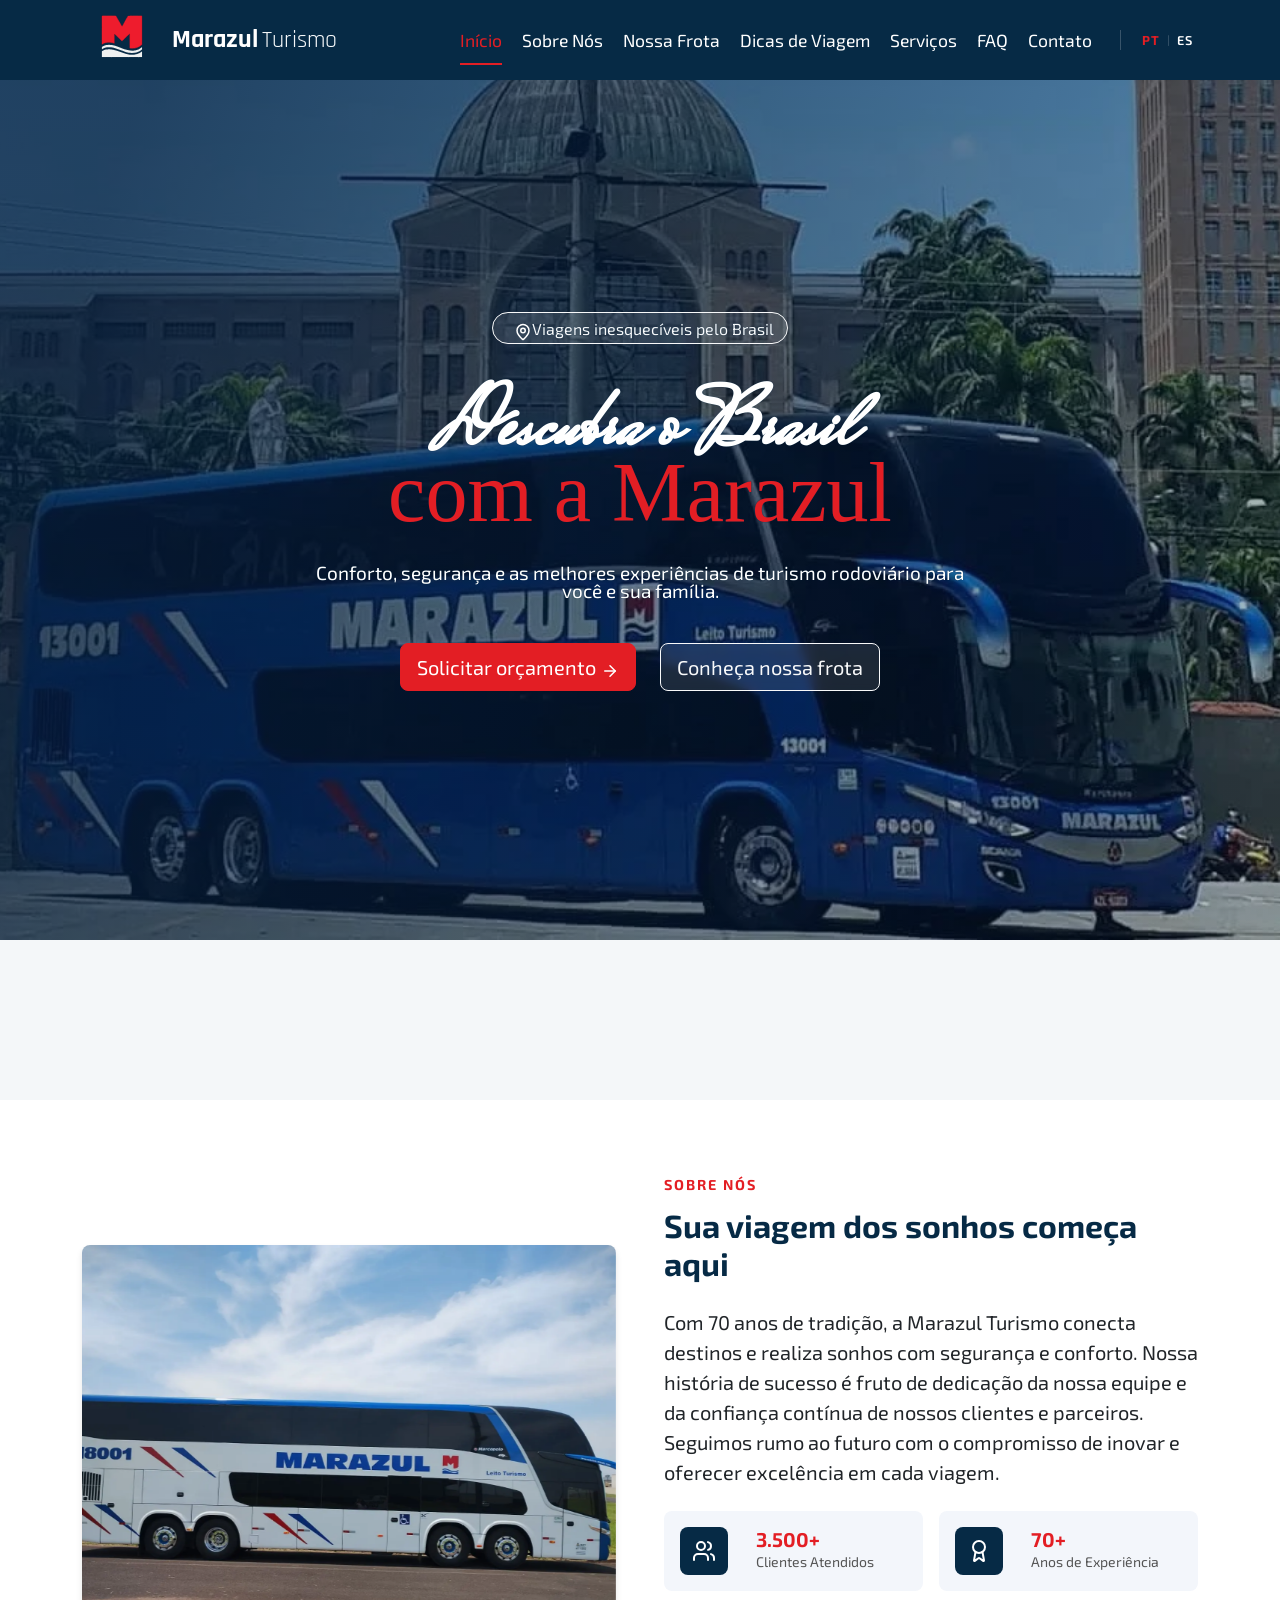
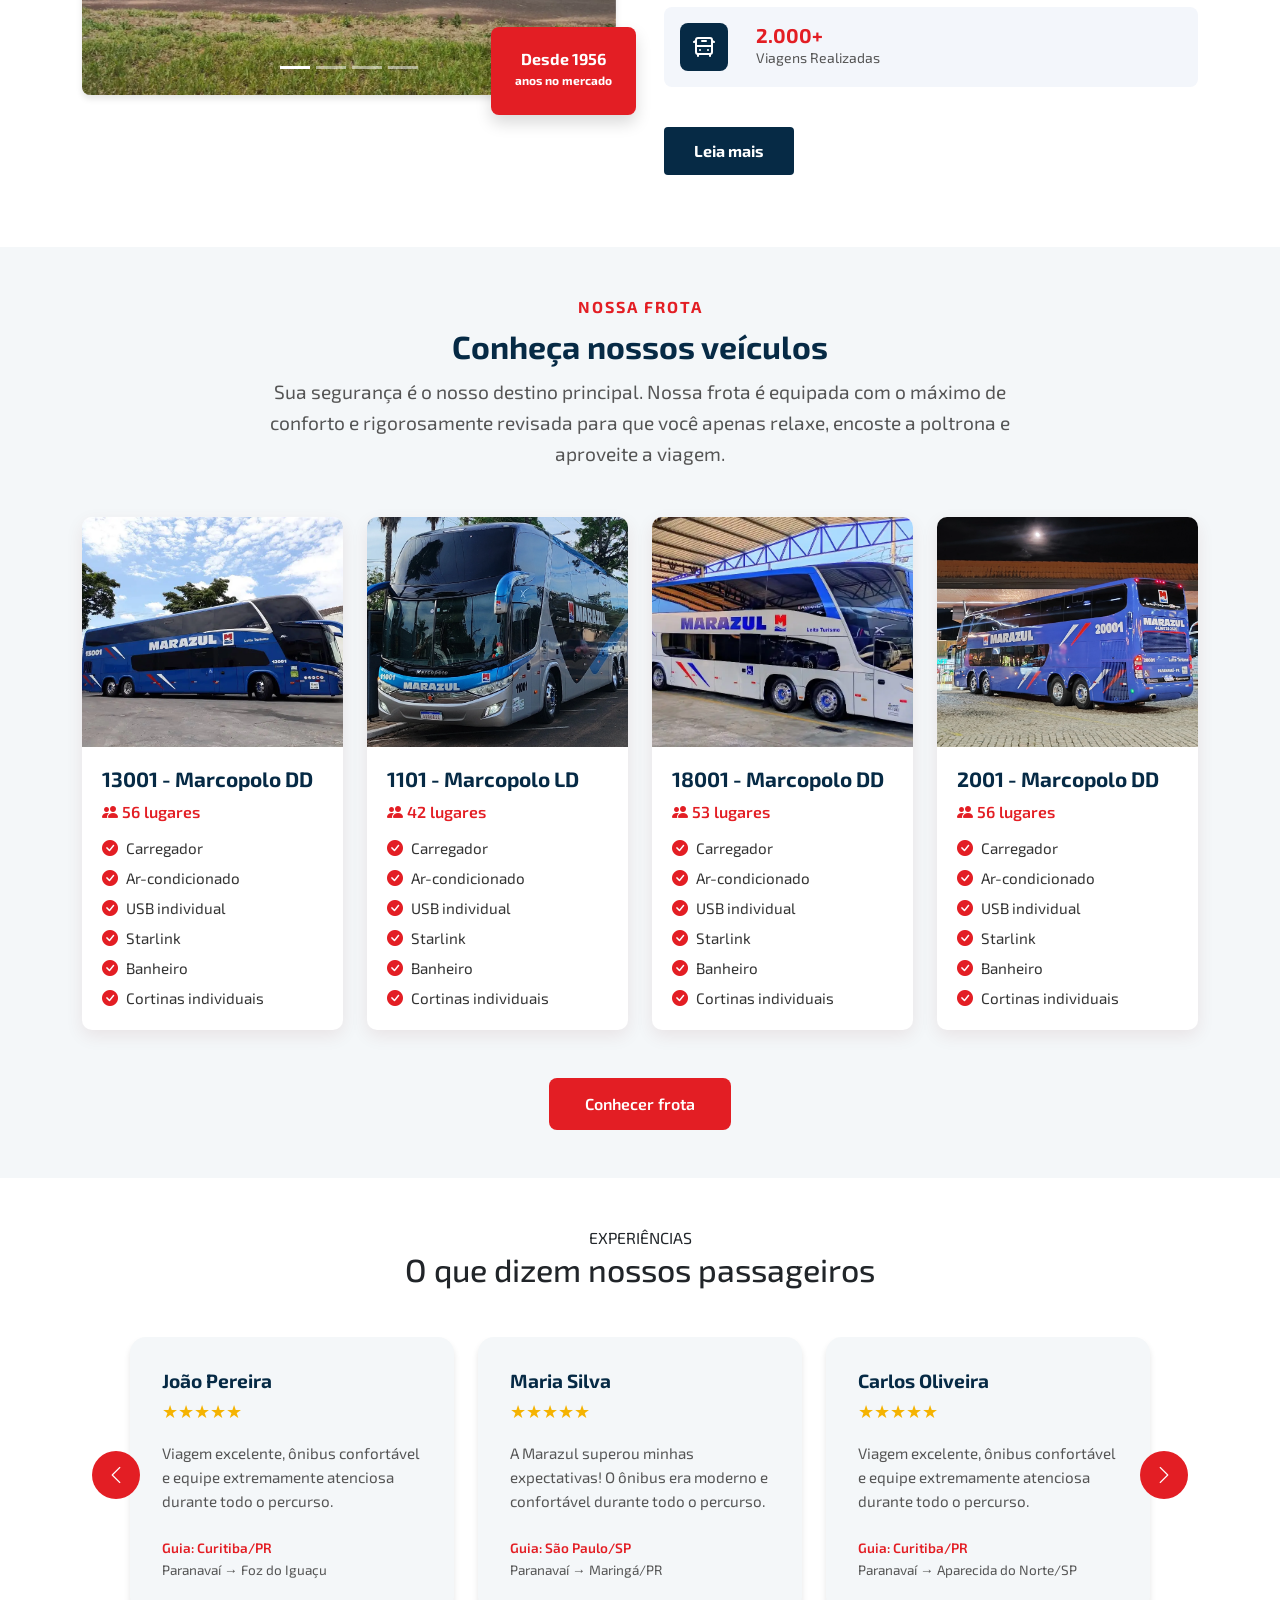
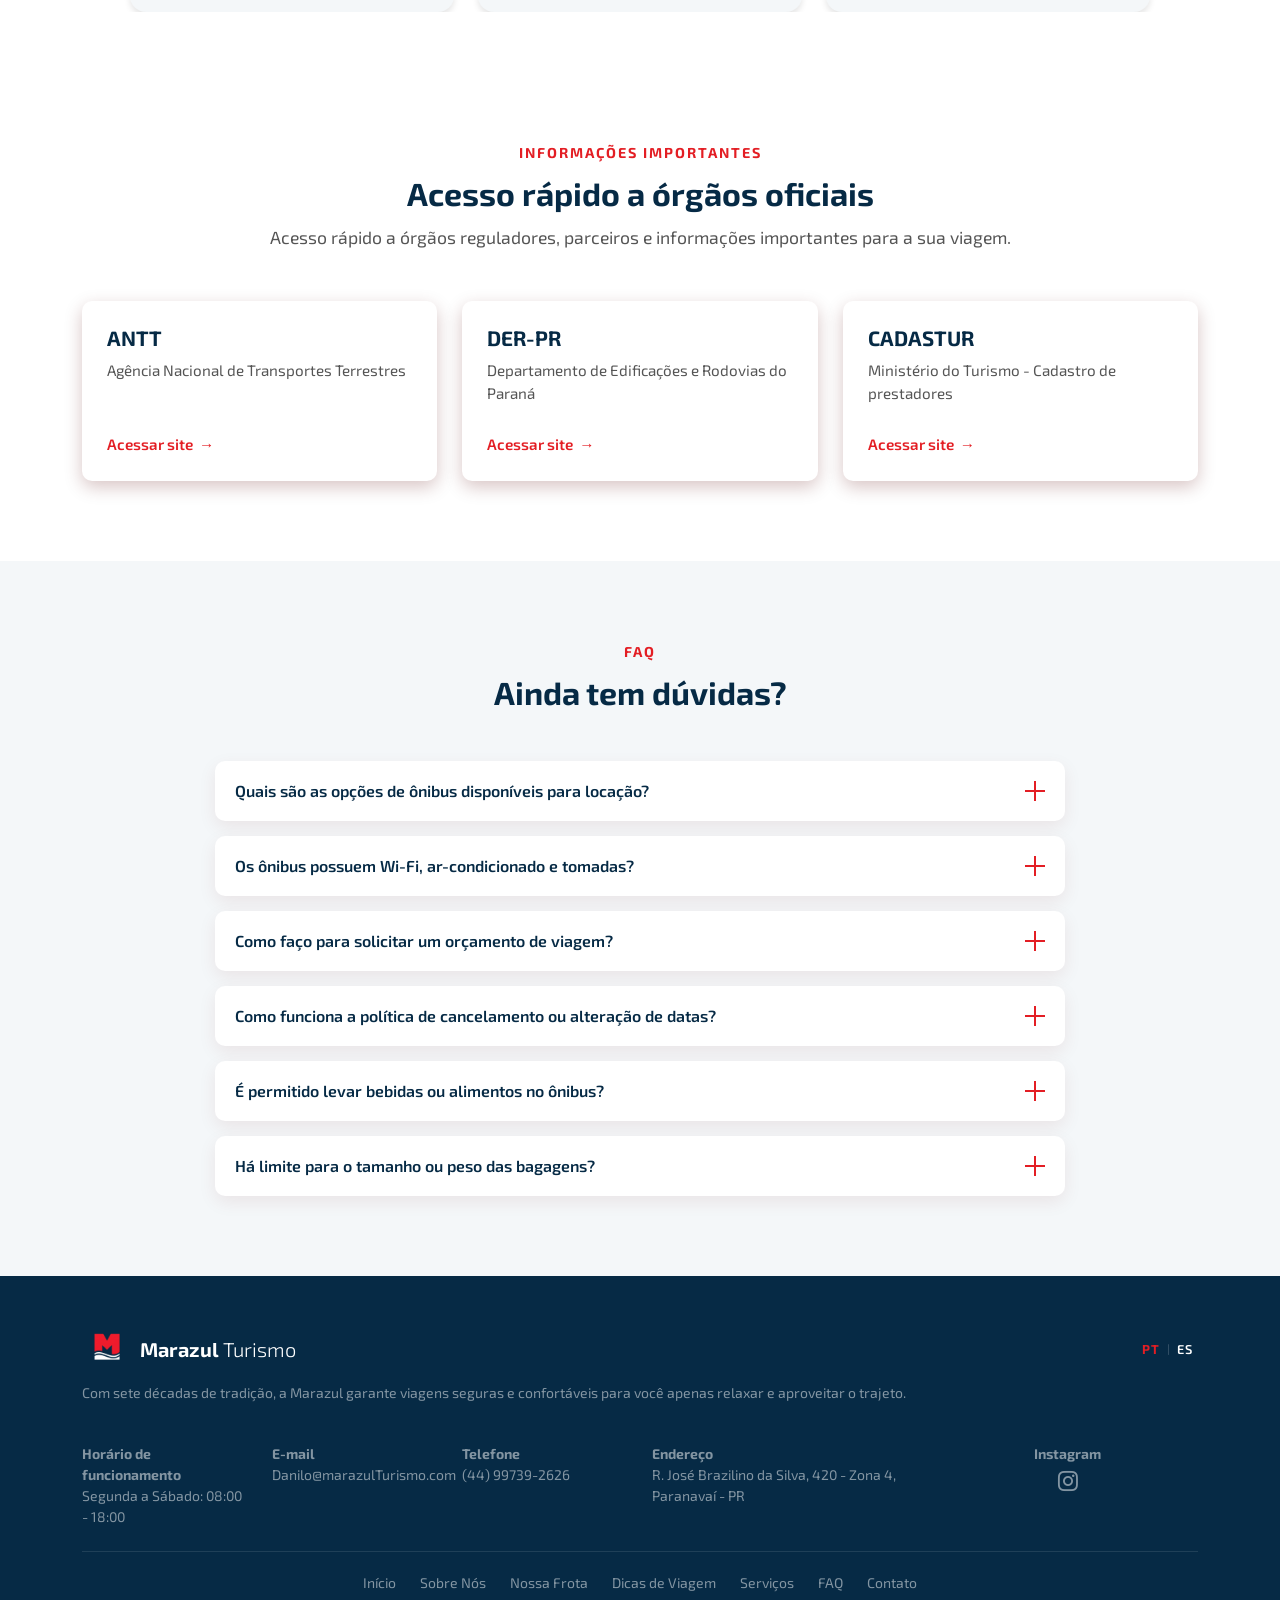
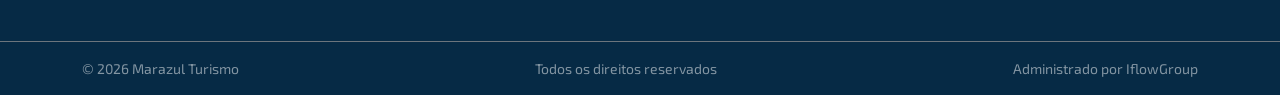
==== commit 8c313295: "feat: add internationalizationfor modals" ====
--- a/index.html
+++ b/index.html
@@ -3,9 +3,7 @@
   <head>
     <meta charset="UTF-8" />
     <meta name="viewport" content="width=device-width, initial-scale=1.0" />
-    <title data-i18n="page-title">
-      Marazul Turismo - Viagens de ônibus pelo Brasil
-    </title>
+    <title data-i18n="page-title">Marazul Turismo - Viagens de ônibus pelo Brasil</title>
     <link
       href="/assets/bootstrap-5.3.8-dist/css/bootstrap.min.css"
       rel="stylesheet"
@@ -998,109 +996,8 @@
           </div>
         </div>
       </section>
-      <section class="services-section py-5" id="service">
-        <div class="container">
-          <div class="text-center mb-5">
-            <span
-              class="section-subtitle text-uppercase"
-              data-i18n="services.subtitle"
-            >
-              Serviços
-            </span>
-
-            <h2 class="section-title" data-i18n="services.title">
-              Conheça nossos serviços
-            </h2>
-          </div>
-
-          <!-- TURISMO -->
-          <div class="row align-items-center g-0 service-card mb-5">
-            <div class="col-lg-6">
-              <picture>
-                <source
-                  srcset="assets/images/costa-do-santinho.webp"
-                  type="image/webp"
-                />
-
-                <img
-                  src="assets/images/costa-do-santinho.jpg"
-                  class="img-fluid service-image"
-                  alt="Resort Costão do Santinho"
-                  data-i18n-alt="services.tourism.imageAlt"
-                />
-              </picture>
-            </div>
-
-            <div class="col-lg-6">
-              <div class="service-content">
-                <span class="service-tag" data-i18n="services.tourism.tag">
-                  Turismo
-                </span>
-
-                <h3 data-i18n="services.tourism.title">Costão do Santinho</h3>
-
-                <p data-i18n="services.tourism.text">
-                  Conheça um dos destinos mais procurados do Brasil com todo
-                  conforto, segurança e qualidade da Marazul Turismo.
-                </p>
-
-                <a
-                  href="/pages/contact.html"
-                  class="btn btn-marazul-primary"
-                  data-i18n="services.tourism.button"
-                >
-                  Solicitar cotação
-                </a>
-              </div>
-            </div>
-          </div>
-
-          <!-- COMPRAS BRÁS -->
-          <div
-            class="row align-items-center g-0 service-card flex-lg-row-reverse"
-          >
-            <div class="col-lg-6">
-              <picture>
-                <source
-                  srcset="assets/images/bras.webp"
-                  type="image/webp"
-                />
-
-                <img
-                  src="assets/images/bras.jpg"
-                  class="img-fluid service-image"
-                  alt="Ônibus da Marazul realizando viagem ao Brás"
-                  data-i18n-alt="services.shopping.imageAlt"
-                />
-              </picture>
-            </div>
-
-            <div class="col-lg-6">
-              <div class="service-content">
-                <span class="service-tag" data-i18n="services.shopping.tag">
-                  Compras
-                </span>
-
-                <h3 data-i18n="services.shopping.title">Compras no Brás</h3>
-
-                <p data-i18n="services.shopping.text">
-                  Viaje para o maior polo de compras do Brasil em ônibus
-                  modernos, confortáveis e com toda segurança.
-                </p>
-
-                <a
-                  href="https://wa.me/5544997392626?text=Olá,%20quero%20reservar%20uma%20passagem%20para%20o%20Brás."
-                  target="_blank"
-                  class="btn btn-marazul-secondary"
-                  data-i18n="services.shopping.button"
-                >
-                  Reservar passagem
-                </a>
-              </div>
-            </div>
-          </div>
-        </div>
-      </section>
+      <section class="bras"></section>
+      <section class="contact"></section>
       <section class="useful-links-section" id="useful-links">
         <div class="container">
           <div class="useful-links-header">
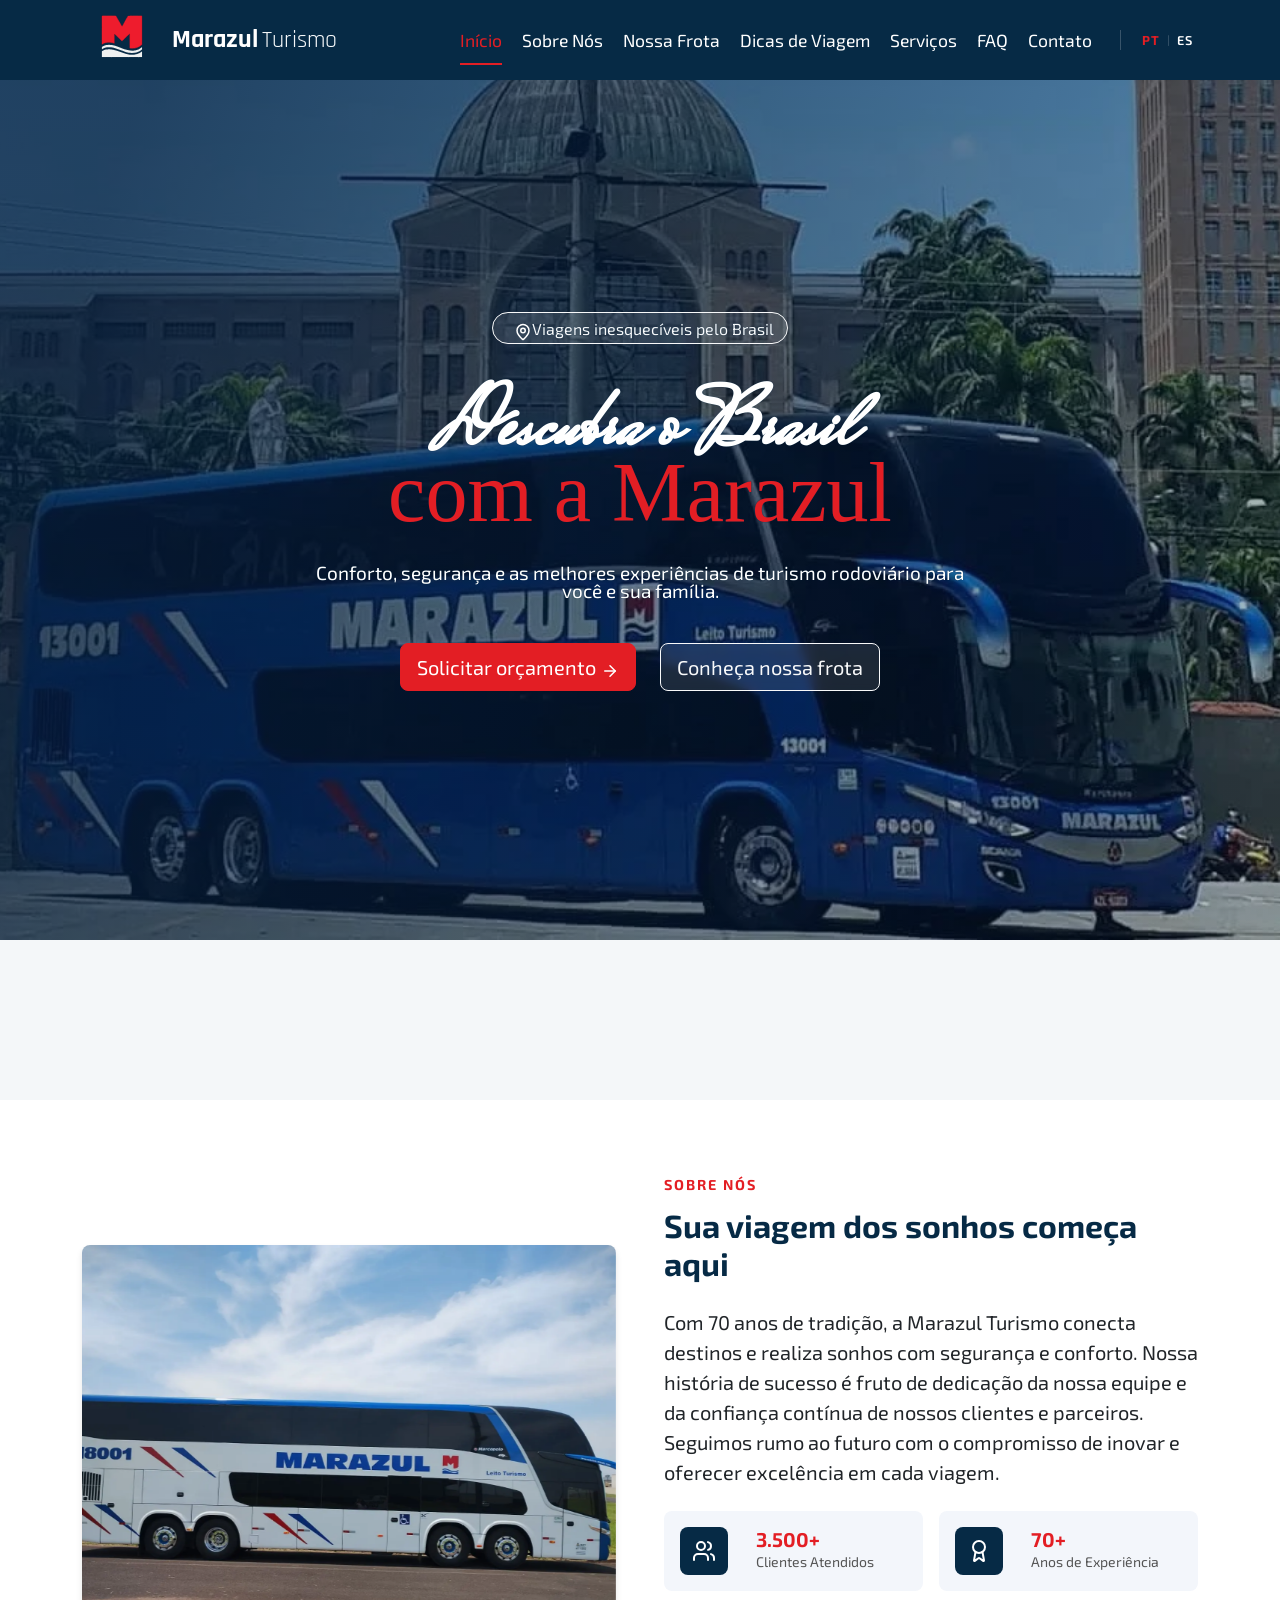
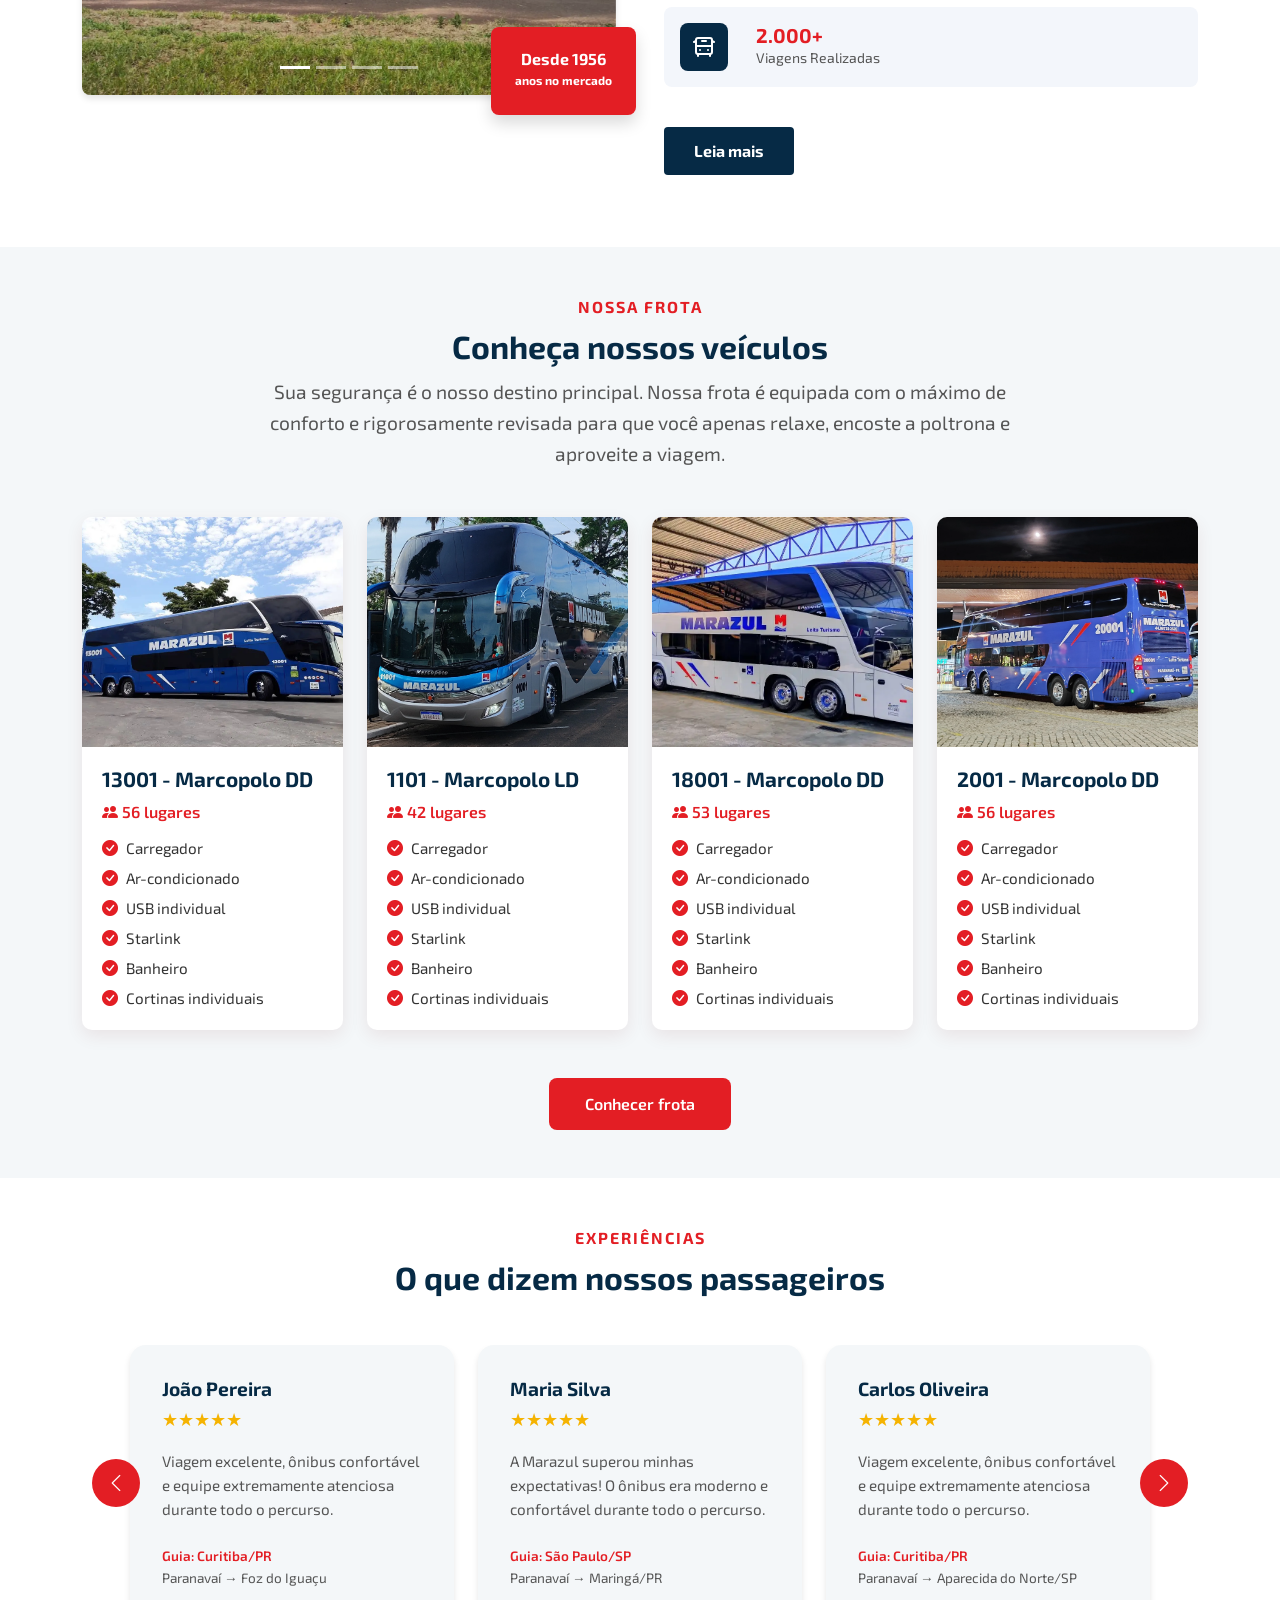
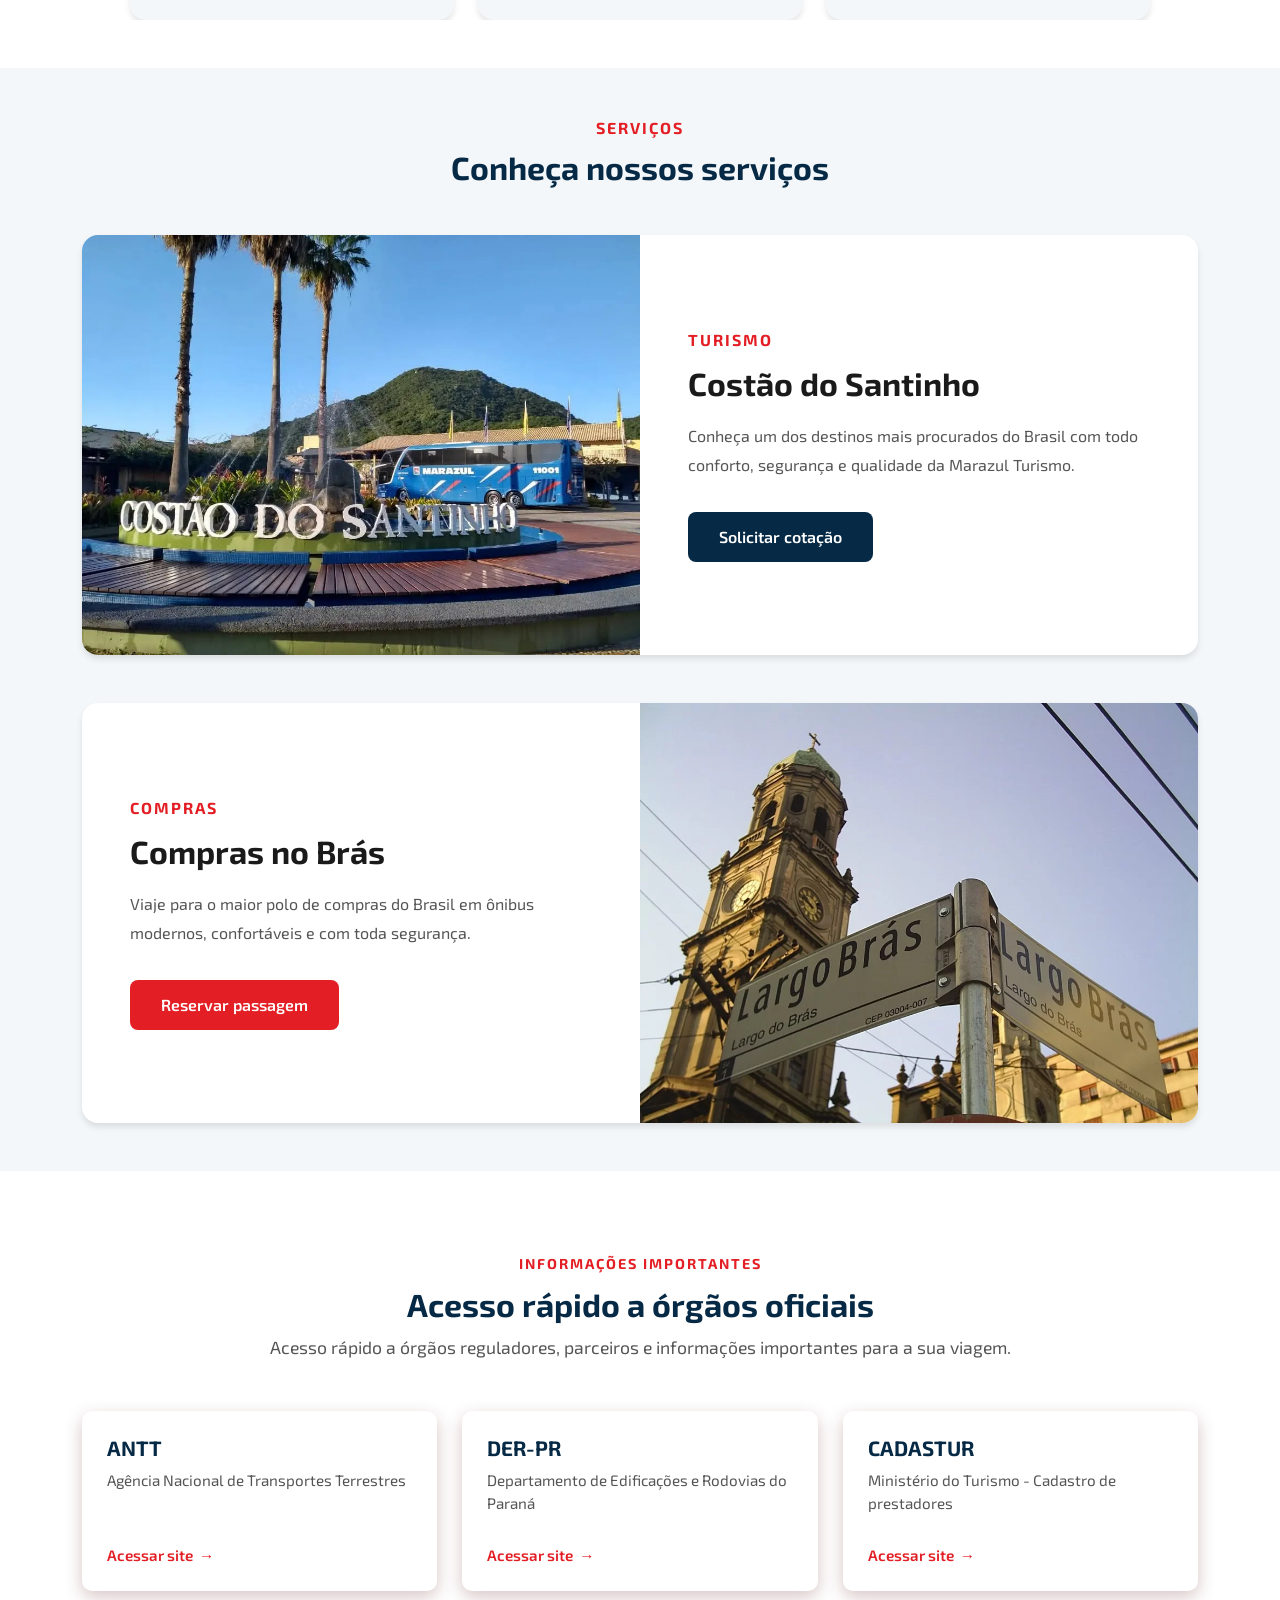
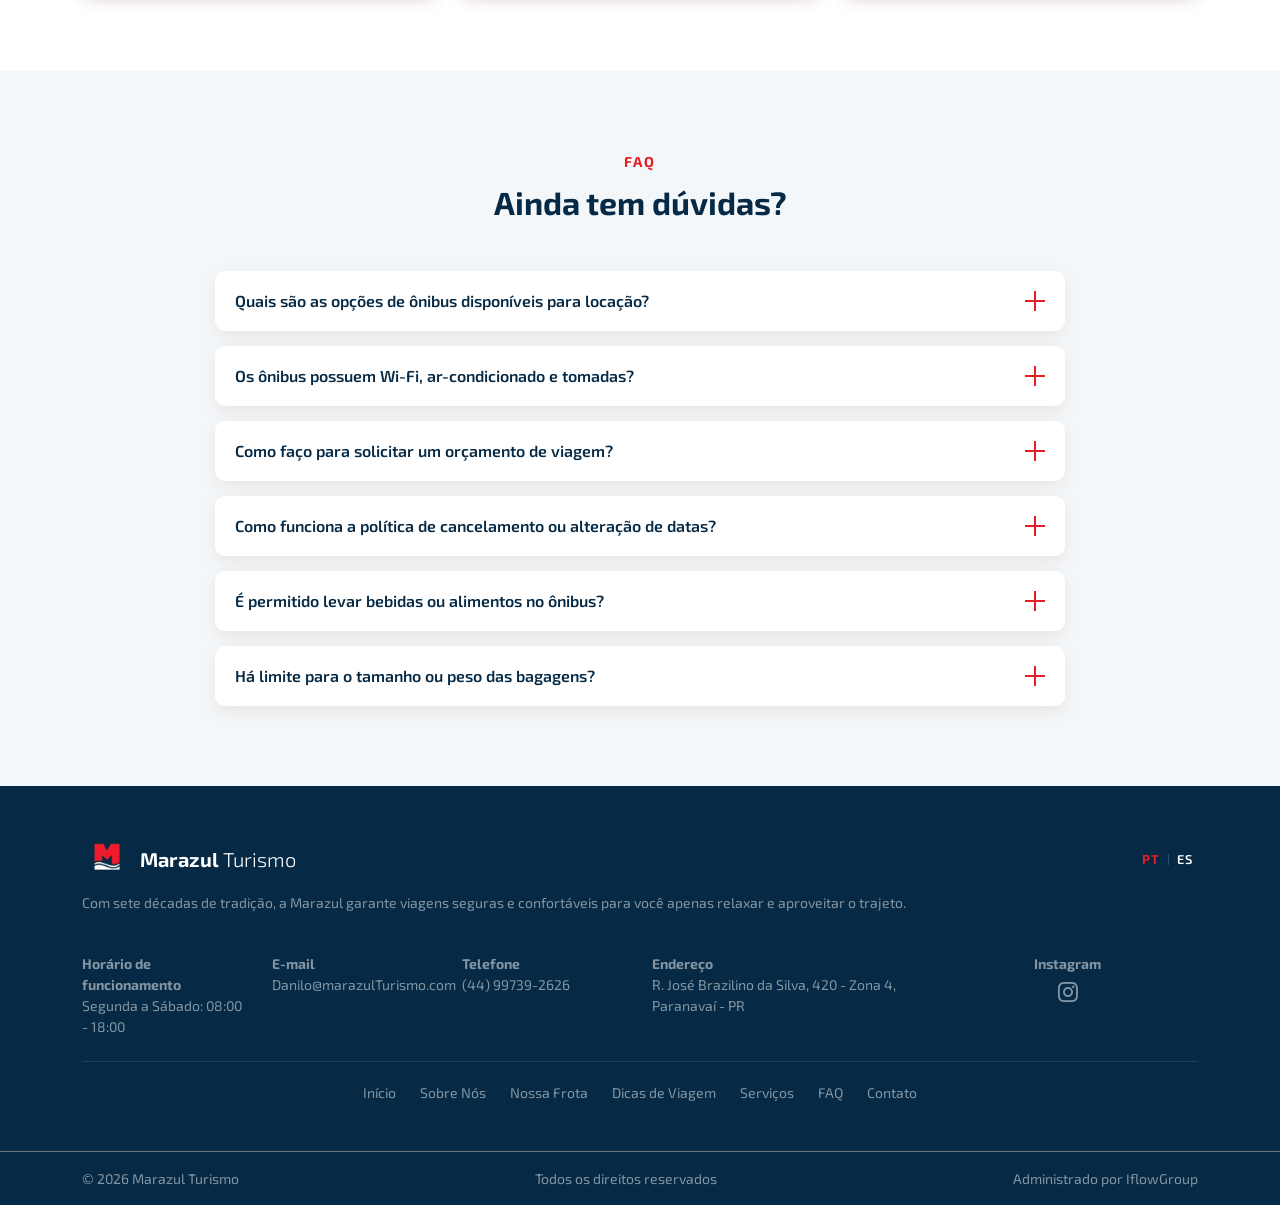
==== commit f86c61c6: "Merge pull request #65 from CS-PI-2026-IFlow-Group/hu13-nossos-servicos Hu13 nossos servicos" ====
--- a/index.html
+++ b/index.html
@@ -3,7 +3,9 @@
   <head>
     <meta charset="UTF-8" />
     <meta name="viewport" content="width=device-width, initial-scale=1.0" />
-    <title data-i18n="page-title">Marazul Turismo - Viagens de ônibus pelo Brasil</title>
+    <title data-i18n="page-title">
+      Marazul Turismo - Viagens de ônibus pelo Brasil
+    </title>
     <link
       href="/assets/bootstrap-5.3.8-dist/css/bootstrap.min.css"
       rel="stylesheet"
@@ -996,8 +998,109 @@
           </div>
         </div>
       </section>
-      <section class="bras"></section>
-      <section class="contact"></section>
+      <section class="services-section py-5" id="service">
+        <div class="container">
+          <div class="text-center mb-5">
+            <span
+              class="section-subtitle text-uppercase"
+              data-i18n="services.subtitle"
+            >
+              Serviços
+            </span>
+
+            <h2 class="section-title" data-i18n="services.title">
+              Conheça nossos serviços
+            </h2>
+          </div>
+
+          <!-- TURISMO -->
+          <div class="row align-items-center g-0 service-card mb-5">
+            <div class="col-lg-6">
+              <picture>
+                <source
+                  srcset="assets/images/costa-do-santinho.webp"
+                  type="image/webp"
+                />
+
+                <img
+                  src="assets/images/costa-do-santinho.jpg"
+                  class="img-fluid service-image"
+                  alt="Resort Costão do Santinho"
+                  data-i18n-alt="services.tourism.imageAlt"
+                />
+              </picture>
+            </div>
+
+            <div class="col-lg-6">
+              <div class="service-content">
+                <span class="service-tag" data-i18n="services.tourism.tag">
+                  Turismo
+                </span>
+
+                <h3 data-i18n="services.tourism.title">Costão do Santinho</h3>
+
+                <p data-i18n="services.tourism.text">
+                  Conheça um dos destinos mais procurados do Brasil com todo
+                  conforto, segurança e qualidade da Marazul Turismo.
+                </p>
+
+                <a
+                  href="/pages/contact.html"
+                  class="btn btn-marazul-primary"
+                  data-i18n="services.tourism.button"
+                >
+                  Solicitar cotação
+                </a>
+              </div>
+            </div>
+          </div>
+
+          <!-- COMPRAS BRÁS -->
+          <div
+            class="row align-items-center g-0 service-card flex-lg-row-reverse"
+          >
+            <div class="col-lg-6">
+              <picture>
+                <source
+                  srcset="assets/images/bras.webp"
+                  type="image/webp"
+                />
+
+                <img
+                  src="assets/images/bras.jpg"
+                  class="img-fluid service-image"
+                  alt="Ônibus da Marazul realizando viagem ao Brás"
+                  data-i18n-alt="services.shopping.imageAlt"
+                />
+              </picture>
+            </div>
+
+            <div class="col-lg-6">
+              <div class="service-content">
+                <span class="service-tag" data-i18n="services.shopping.tag">
+                  Compras
+                </span>
+
+                <h3 data-i18n="services.shopping.title">Compras no Brás</h3>
+
+                <p data-i18n="services.shopping.text">
+                  Viaje para o maior polo de compras do Brasil em ônibus
+                  modernos, confortáveis e com toda segurança.
+                </p>
+
+                <a
+                  href="https://wa.me/5544997392626?text=Olá,%20quero%20reservar%20uma%20passagem%20para%20o%20Brás."
+                  target="_blank"
+                  class="btn btn-marazul-secondary"
+                  data-i18n="services.shopping.button"
+                >
+                  Reservar passagem
+                </a>
+              </div>
+            </div>
+          </div>
+        </div>
+      </section>
       <section class="useful-links-section" id="useful-links">
         <div class="container">
           <div class="useful-links-header">
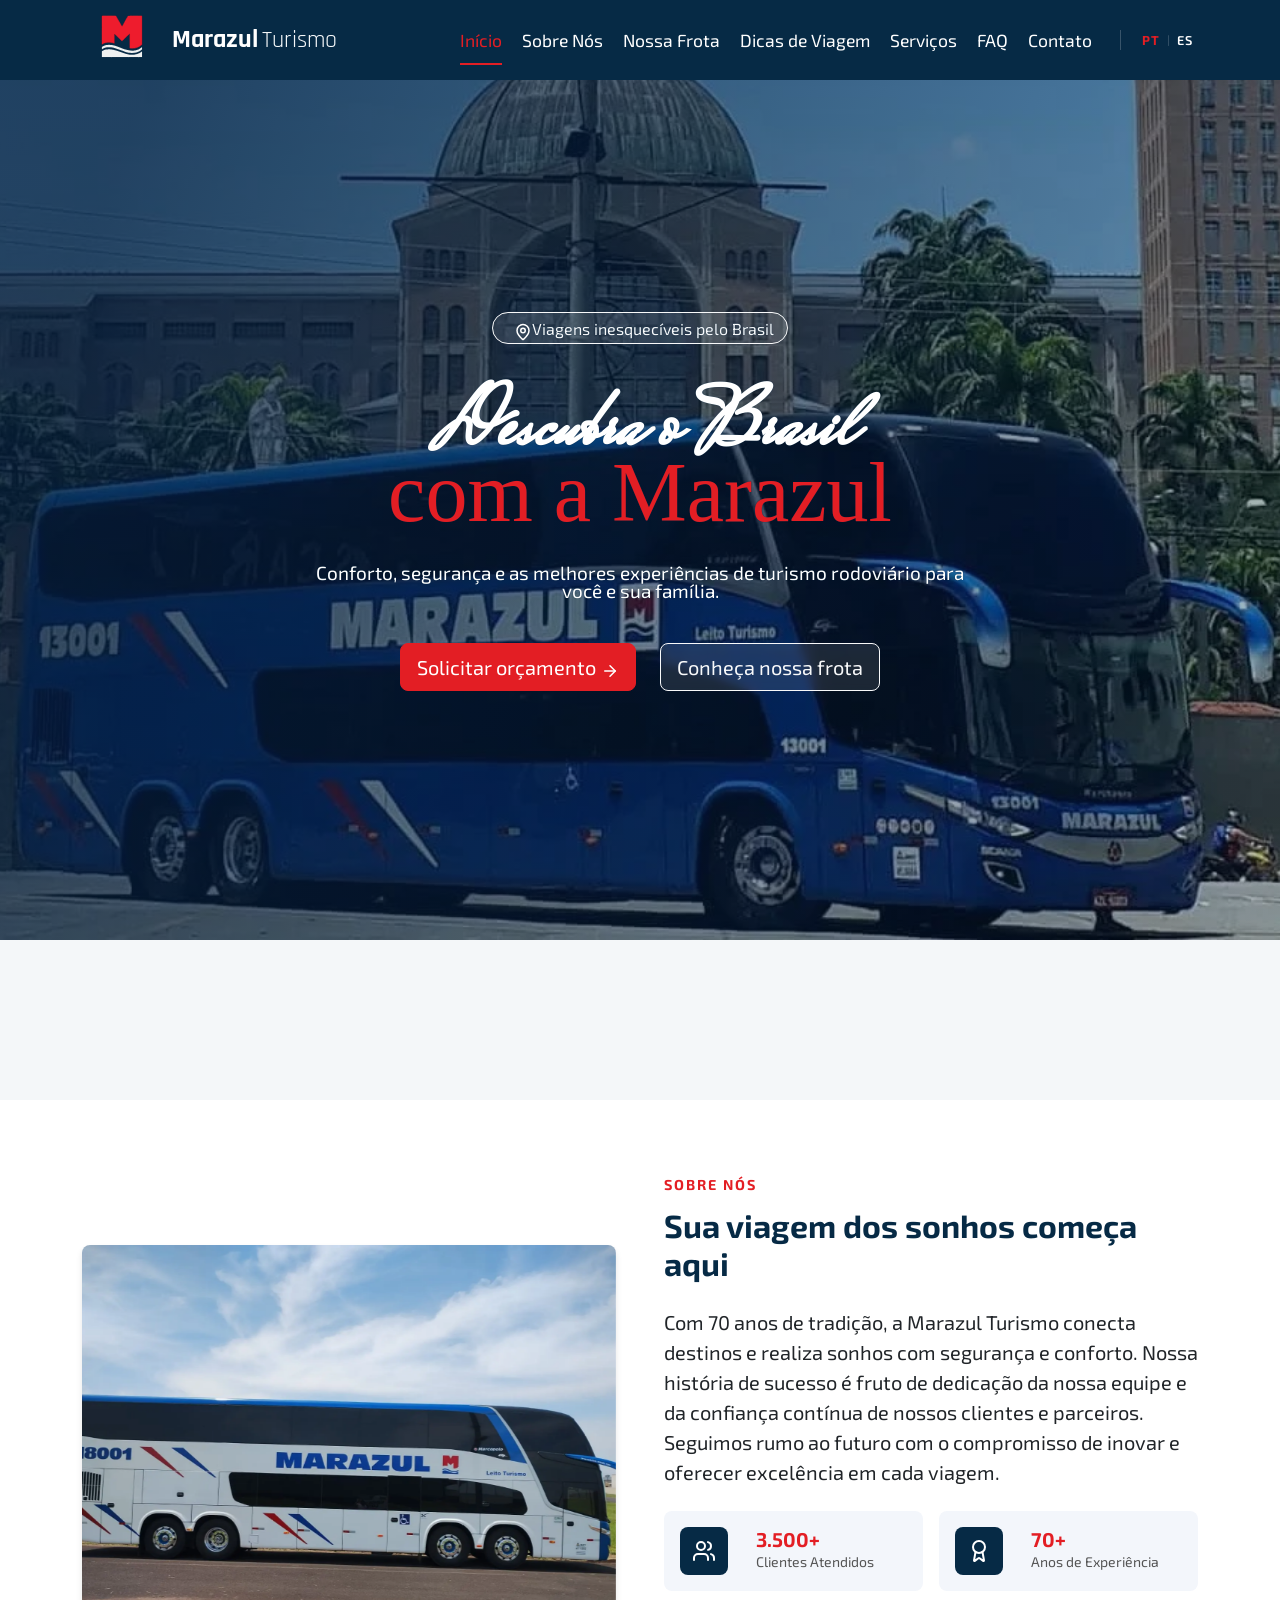
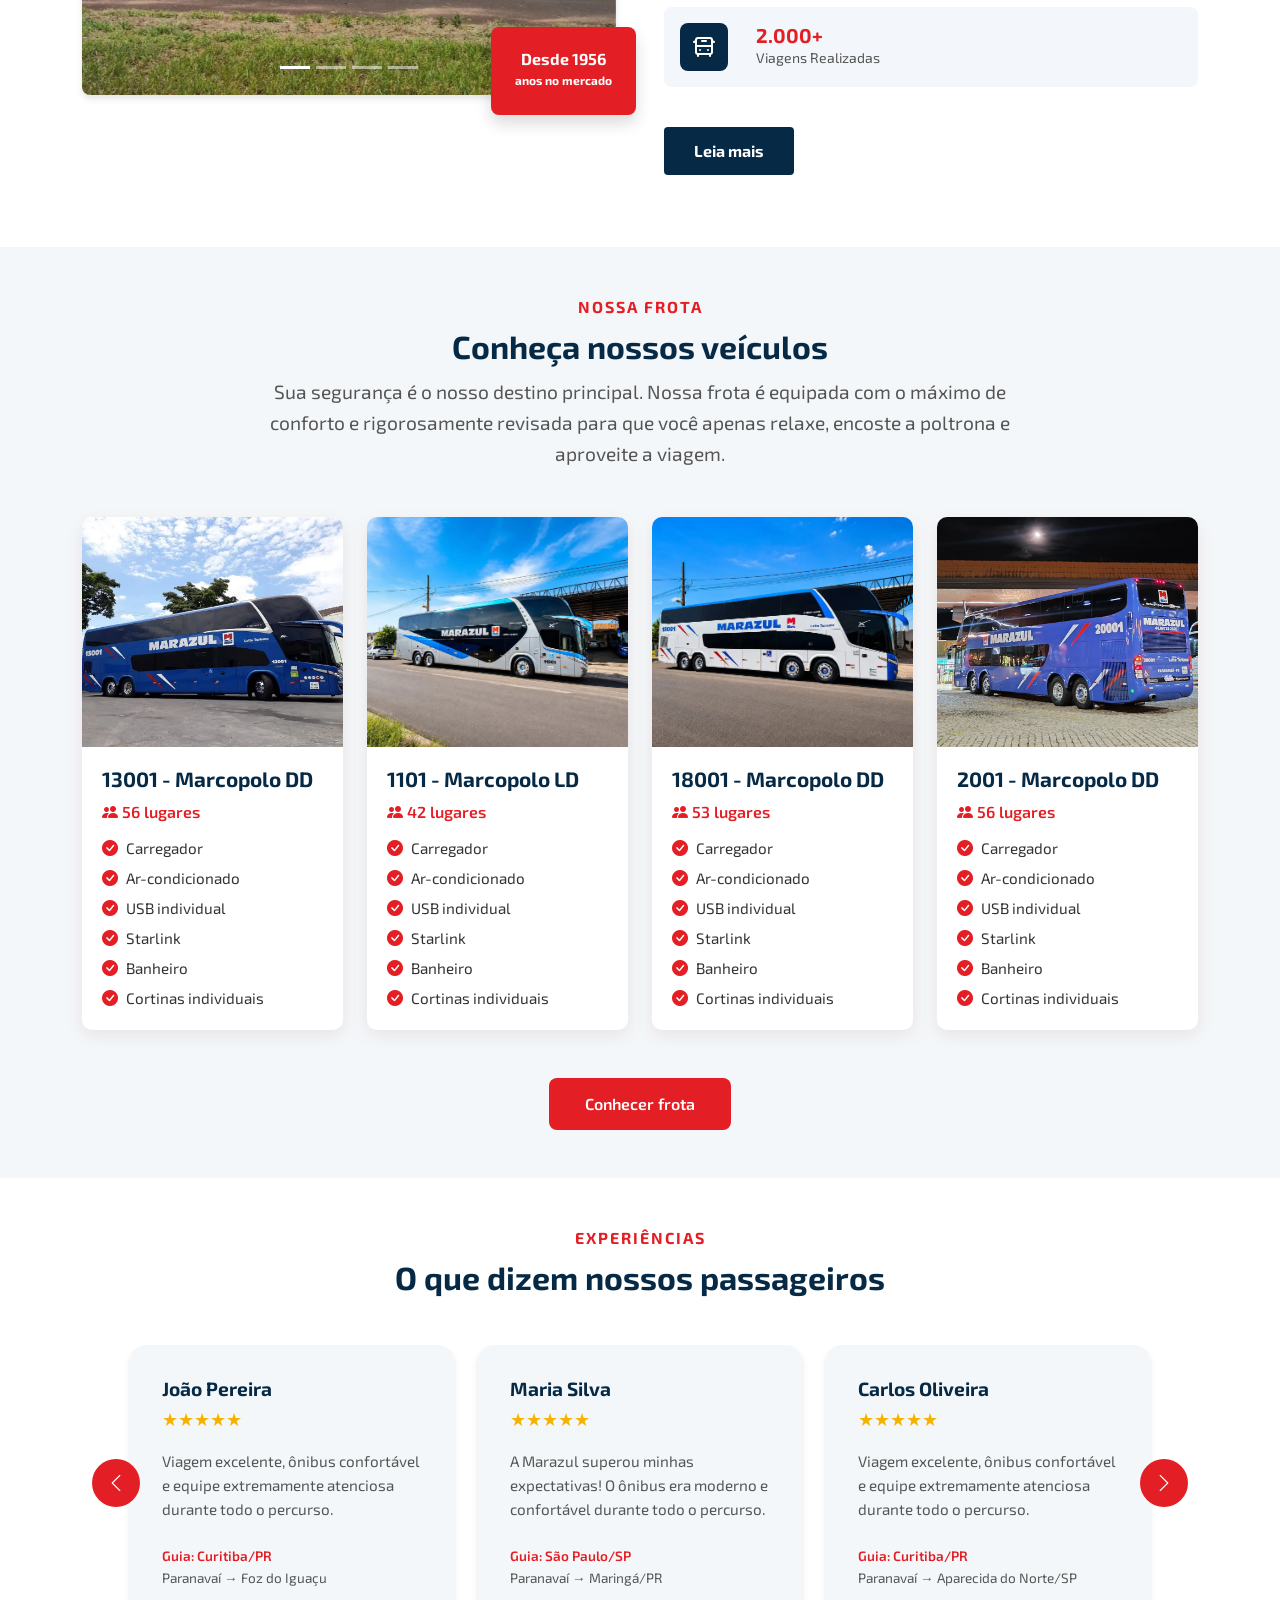
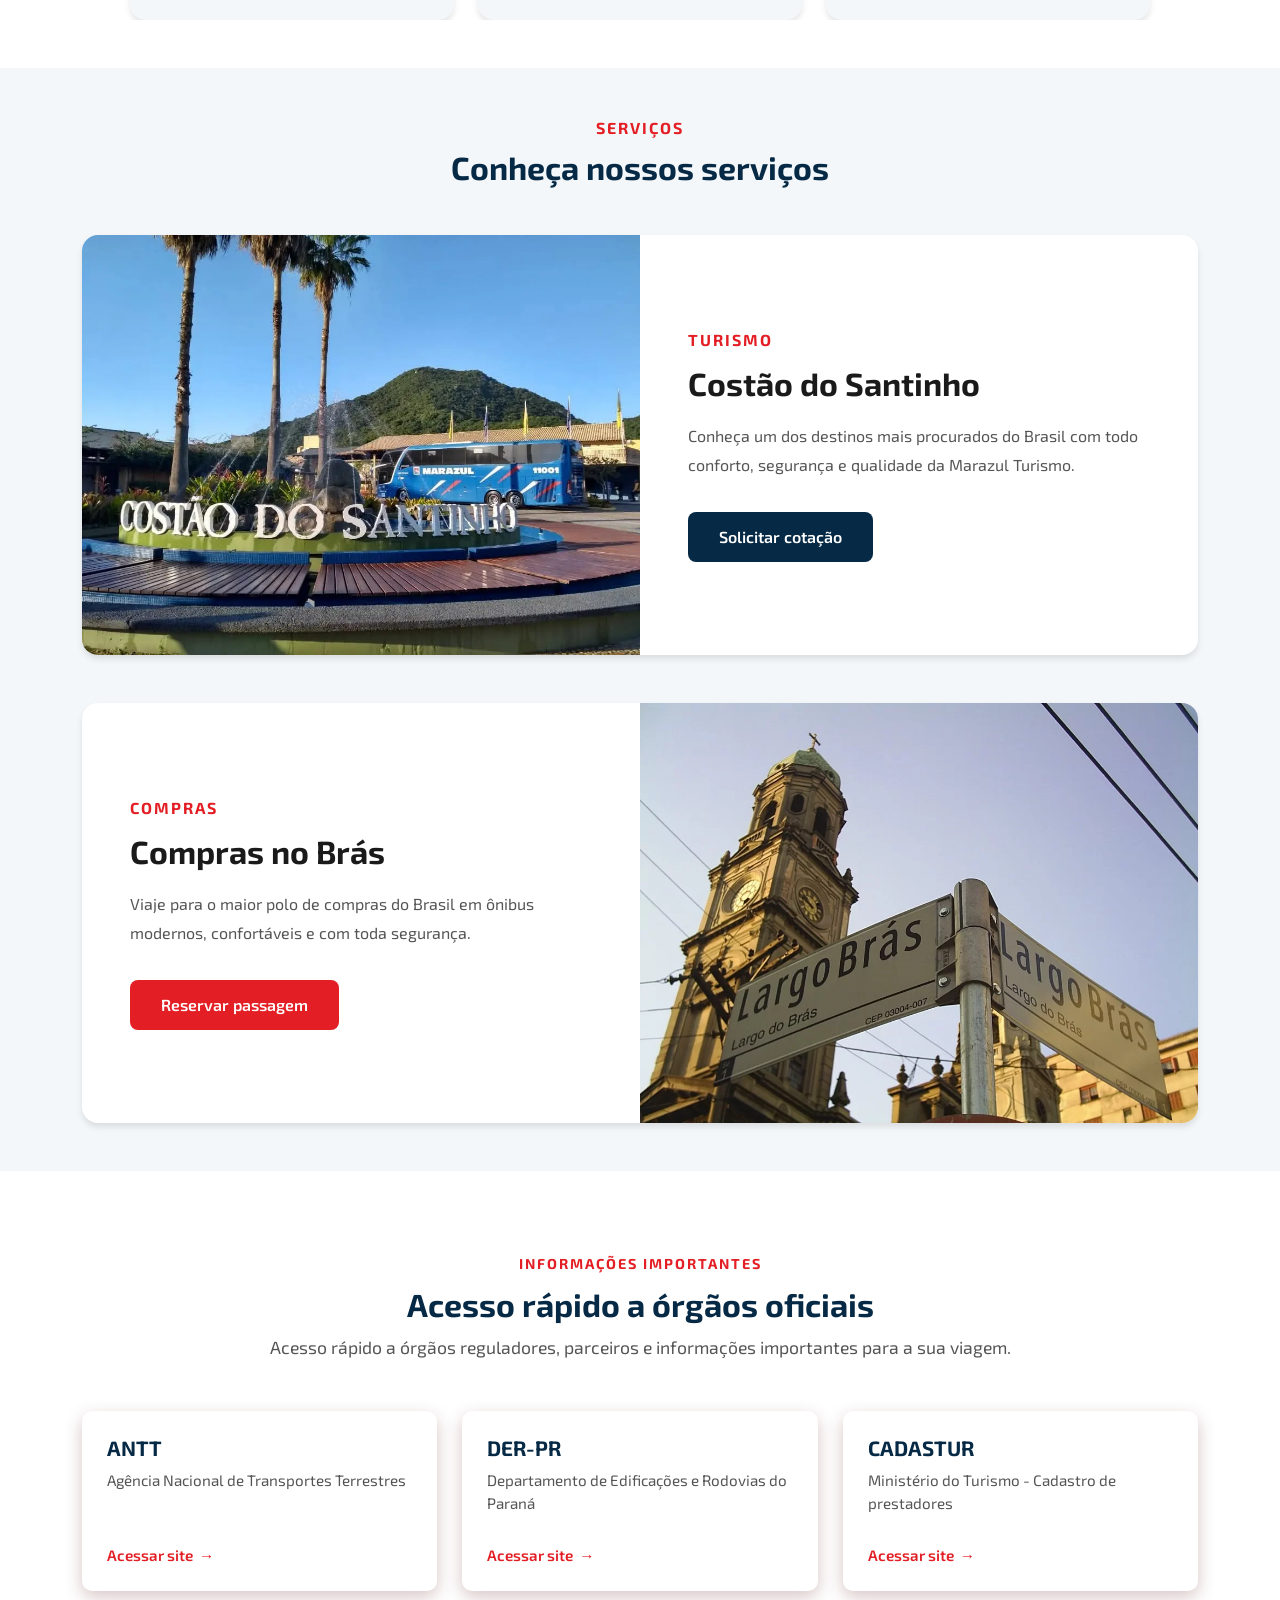
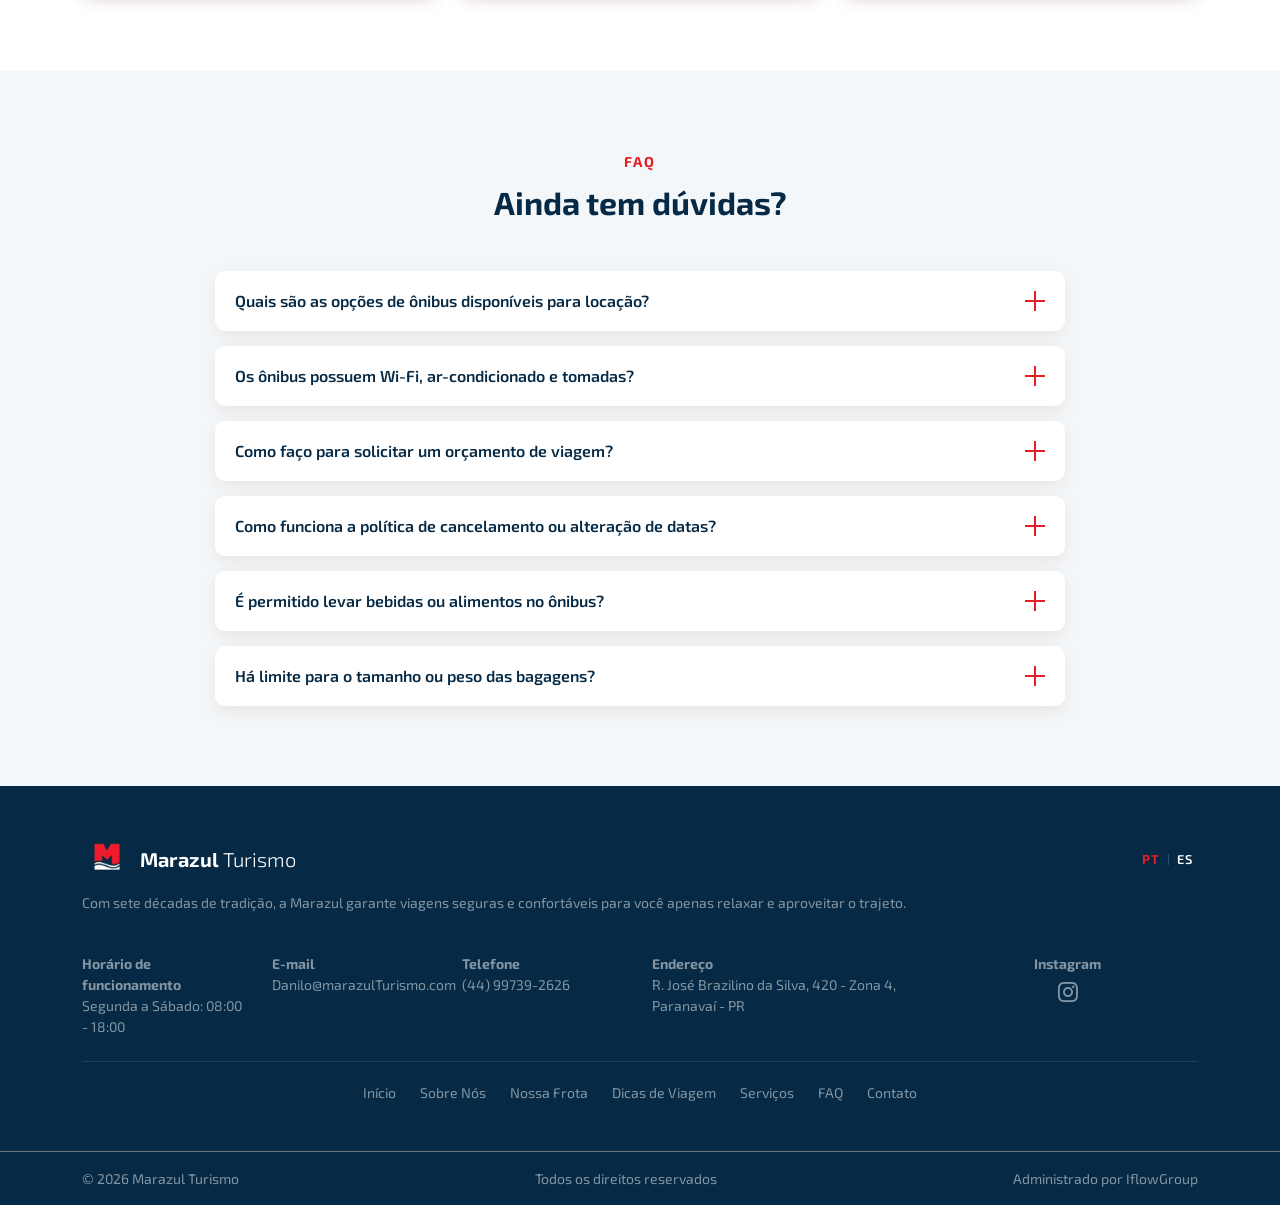
==== commit d02fde5a: "fix: replace mirrored bus images and standardize fleet card visuals" ====
--- a/index.html
+++ b/index.html
@@ -6,6 +6,11 @@
     <title data-i18n="page-title">
       Marazul Turismo - Viagens de ônibus pelo Brasil
     </title>
+    <link
+      rel="icon"
+      type="image/png"
+      href="../assets/images/logo-correta.png"
+    />
     <link
       href="/assets/bootstrap-5.3.8-dist/css/bootstrap.min.css"
       rel="stylesheet"
@@ -391,11 +396,11 @@
               <div class="bus-card">
                 <picture>
                   <source
-                    srcset="assets/images/Carro-11001.webp"
+                    srcset="assets/images/modal/11001/webp/11.webp"
                     type="image/webp"
                   />
                   <img
-                    src="assets/images/Carro-11001.jpg"
+                    src="assets/images/modal/11001/jpeg/11.jpg"
                     class="bus-card-img"
                     alt="Ônibus Marcopolo LD da frota Marazul"
                     data-i18n-alt="fleet.bus2.alt"
@@ -409,7 +414,7 @@
 
                   <p class="bus-seats">
                     <i class="bi bi-people-fill" aria-hidden="true"></i>
-                    <span data-i18n="fleet.bus2.seats">42 lugares</span>
+                    <span data-i18n="fleet.bus2.seats">44 lugares</span>
                   </p>
 
                   <ul class="bus-details">
@@ -452,9 +457,9 @@
             <div class="col-12 col-md-6 col-lg-3">
               <div class="bus-card">
                 <picture>
-                  <source srcset="assets/images/bus18.webp" type="image/webp" />
+                  <source srcset="assets/images/modal/18001/webp/18001.webp" type="image/webp" />
                   <img
-                    src="assets/images/bus18.jpeg"
+                    src="assets/images/modal/18001/jpeg/18001.jpg"
                     class="bus-card-img"
                     alt="Ônibus da frota Marazul estacionados"
                     data-i18n-alt="fleet.bus3.alt"
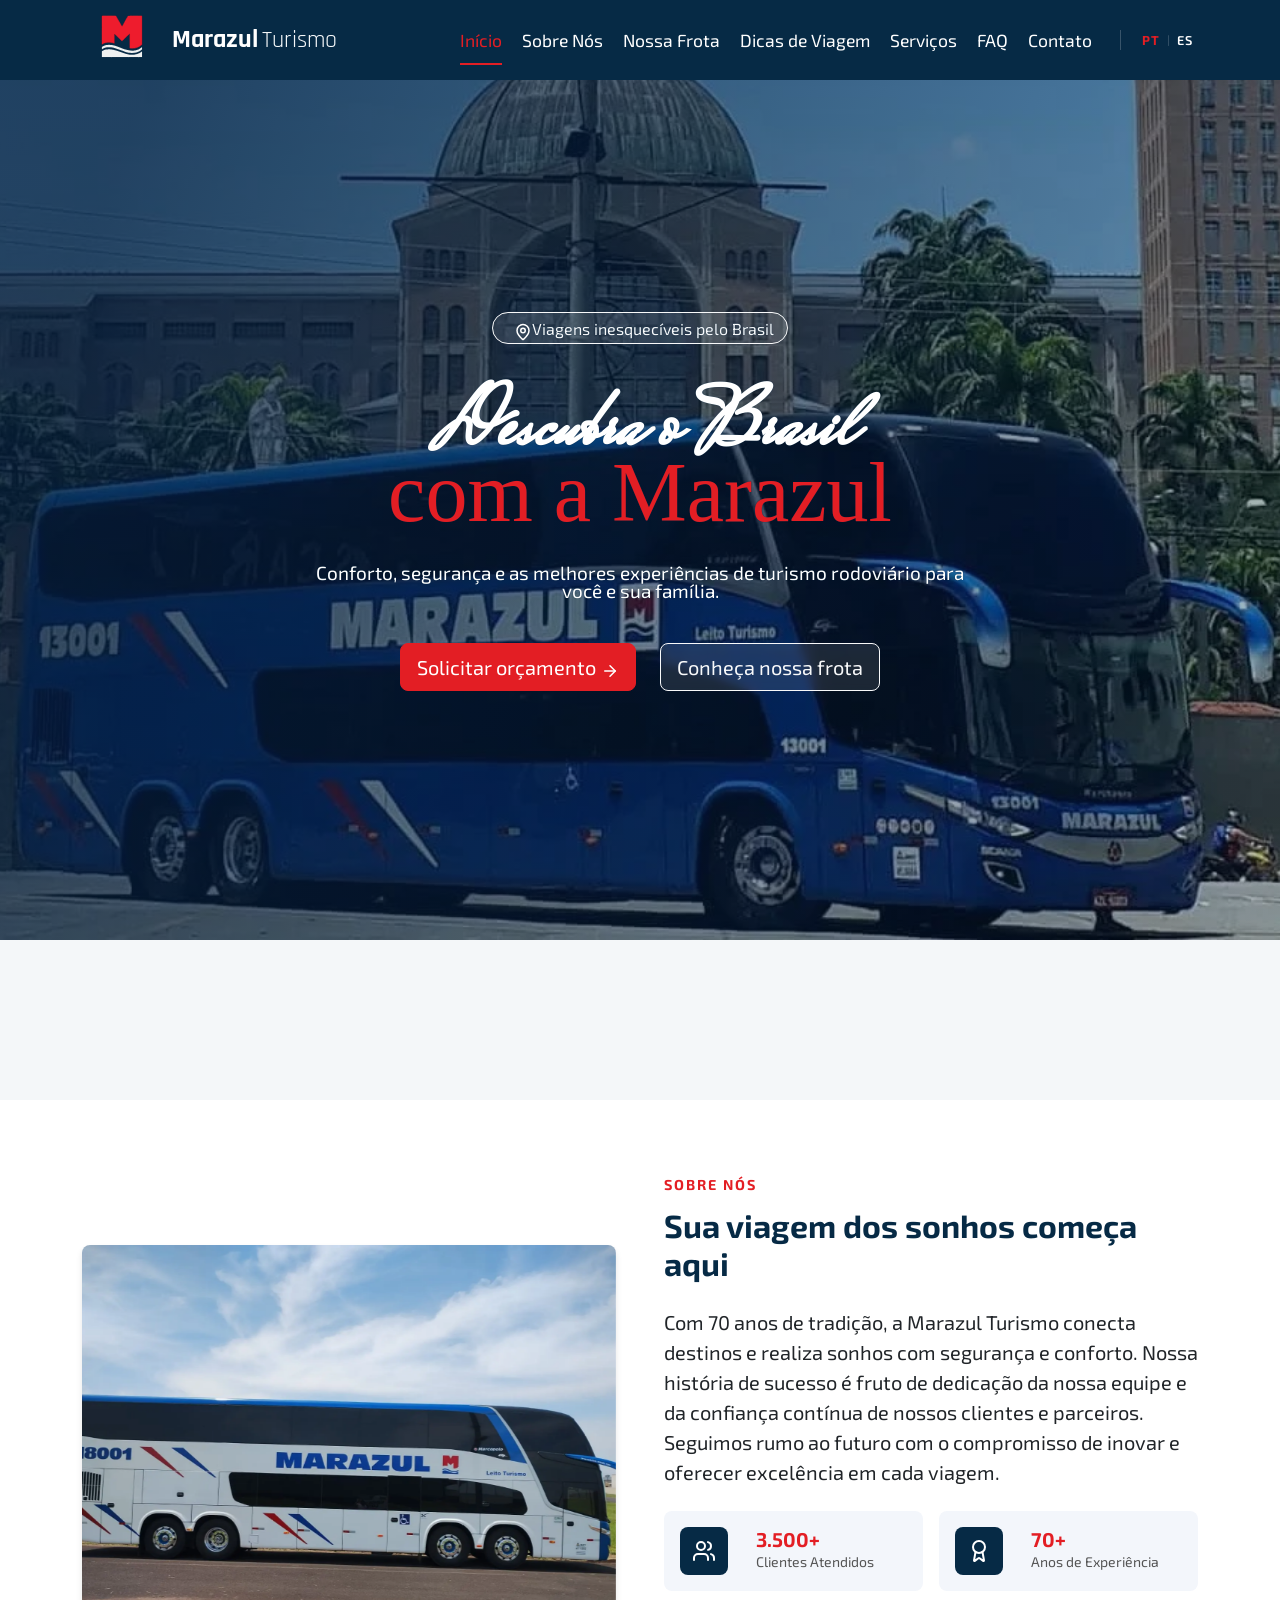
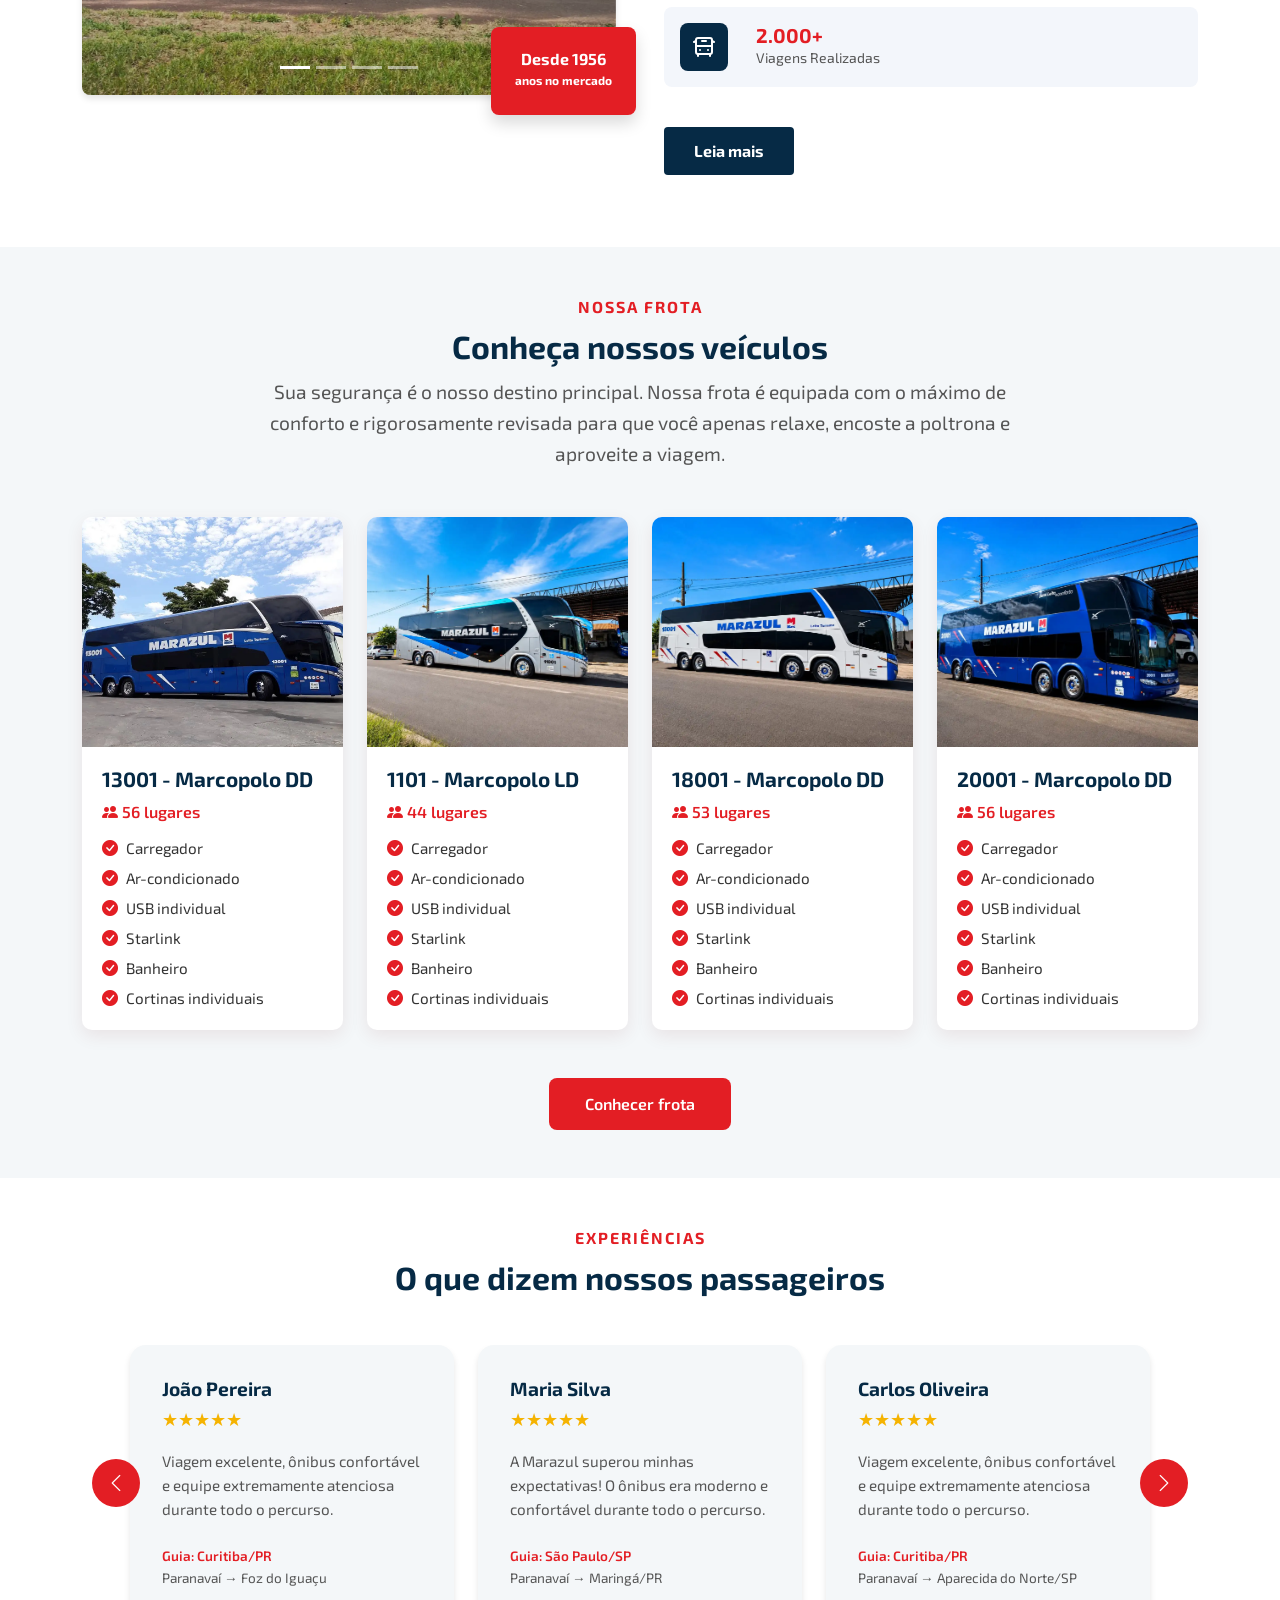
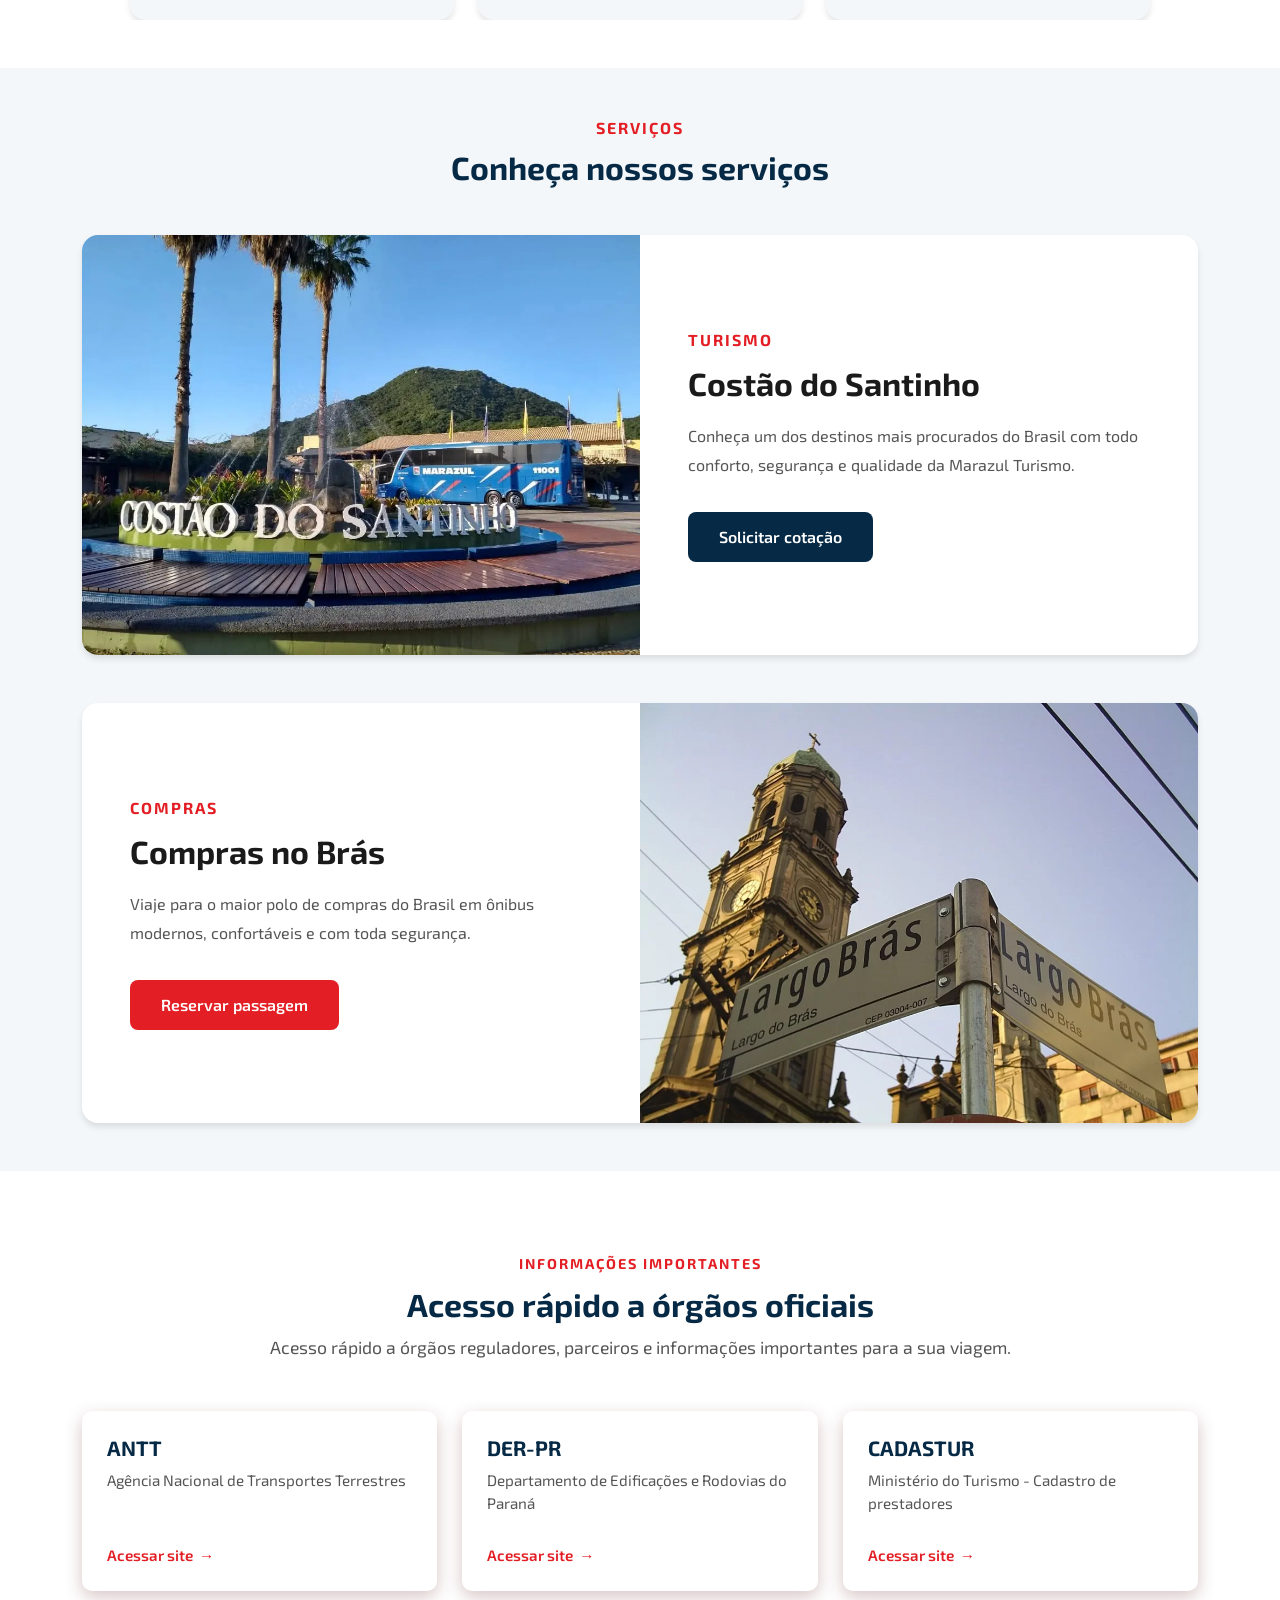
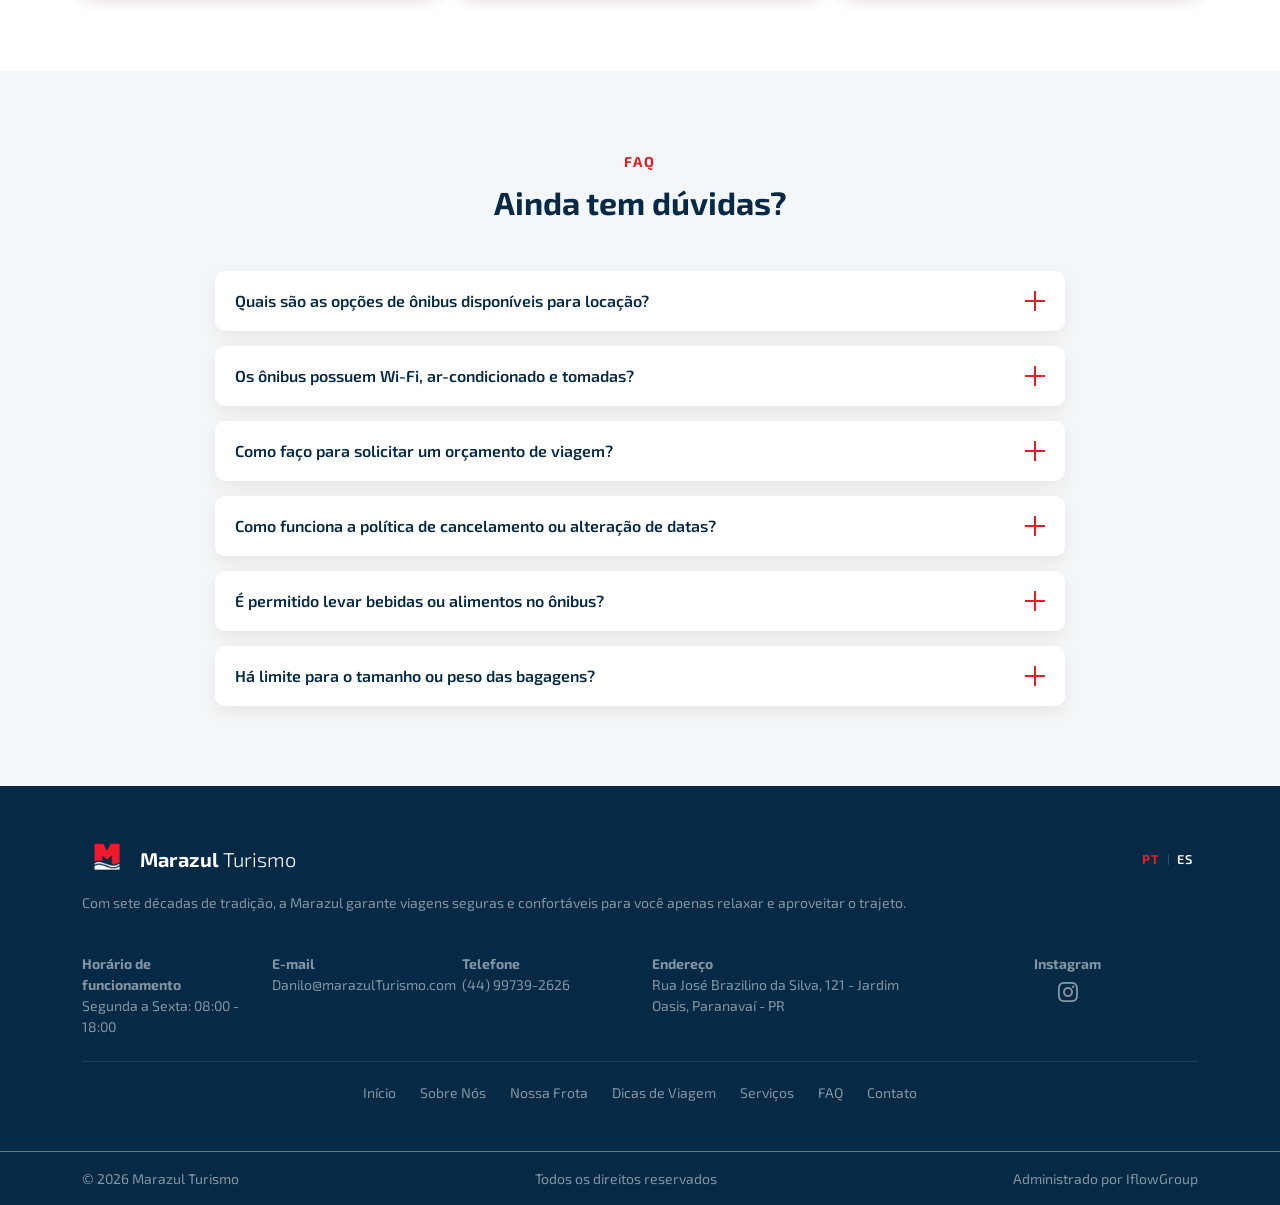
==== commit 1e650474: "fix: update vehicle card and modal cover image paths to resolve missing/incorrect images" ====
--- a/index.html
+++ b/index.html
@@ -516,9 +516,9 @@
             <div class="col-12 col-md-6 col-lg-3">
               <div class="bus-card">
                 <picture>
-                  <source srcset="assets/images/bus20.webp" type="image/webp" />
+                  <source srcset="assets/images/modal/20001/webp/20.webp" type="image/webp" />
                   <img
-                    src="assets/images/bus20.jpg"
+                    src="assets/images/modal/20001/jpeg/20.jpg"
                     class="bus-card-img"
                     alt="Ônibus Marcopolo DD da frota Marazul"
                     data-i18n-alt="fleet.bus4.alt"
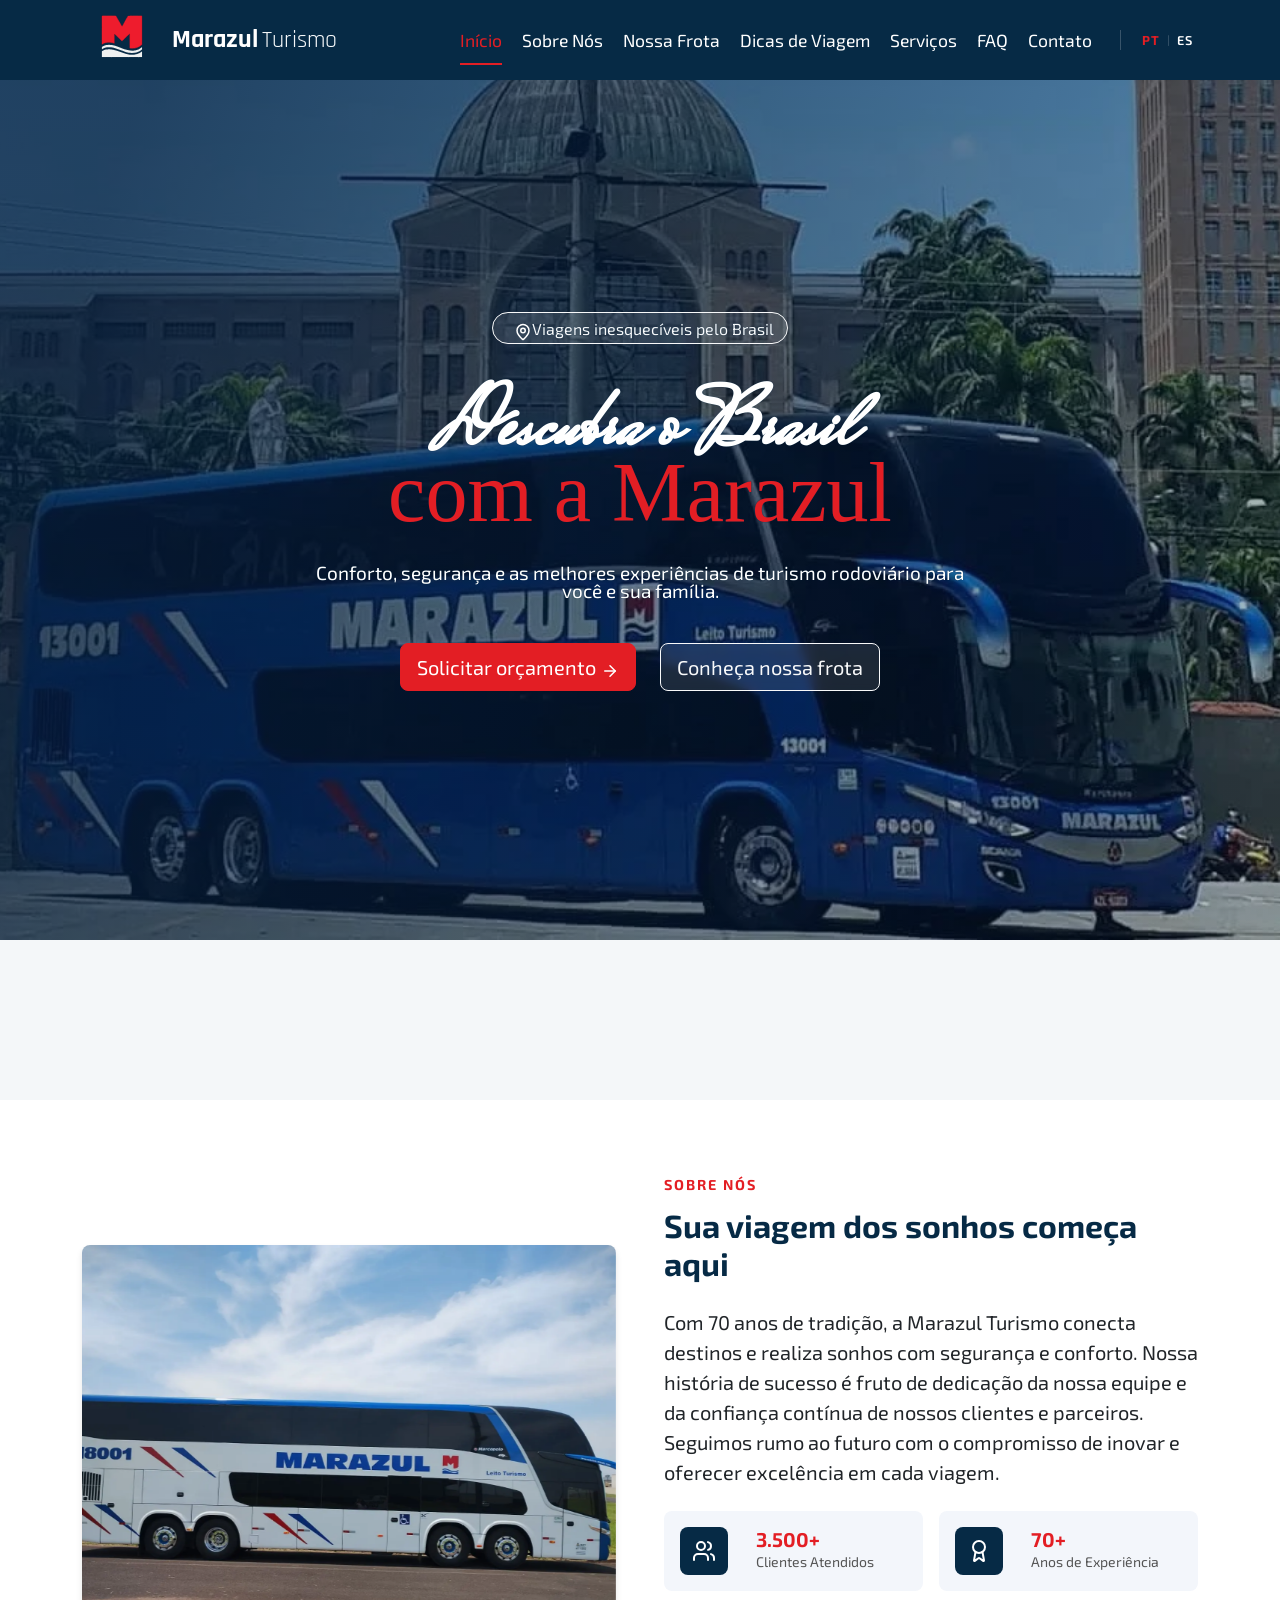
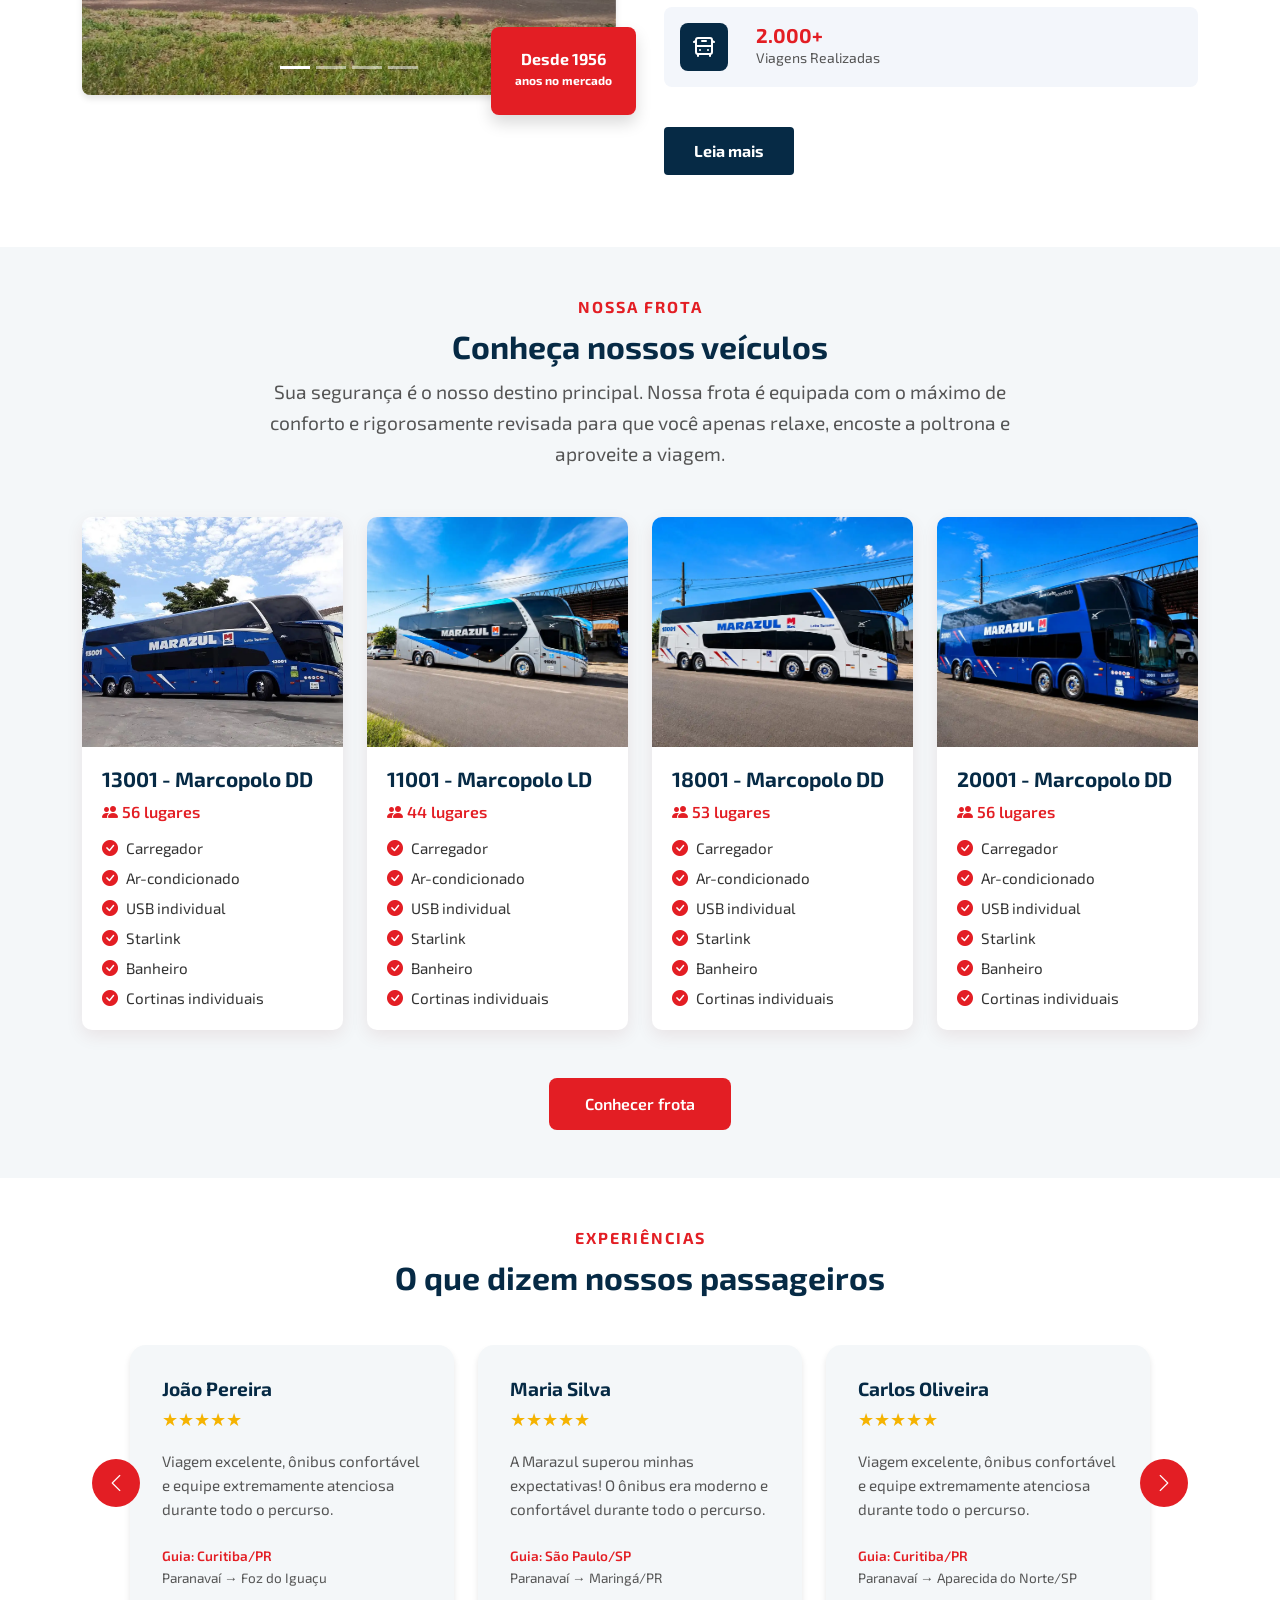
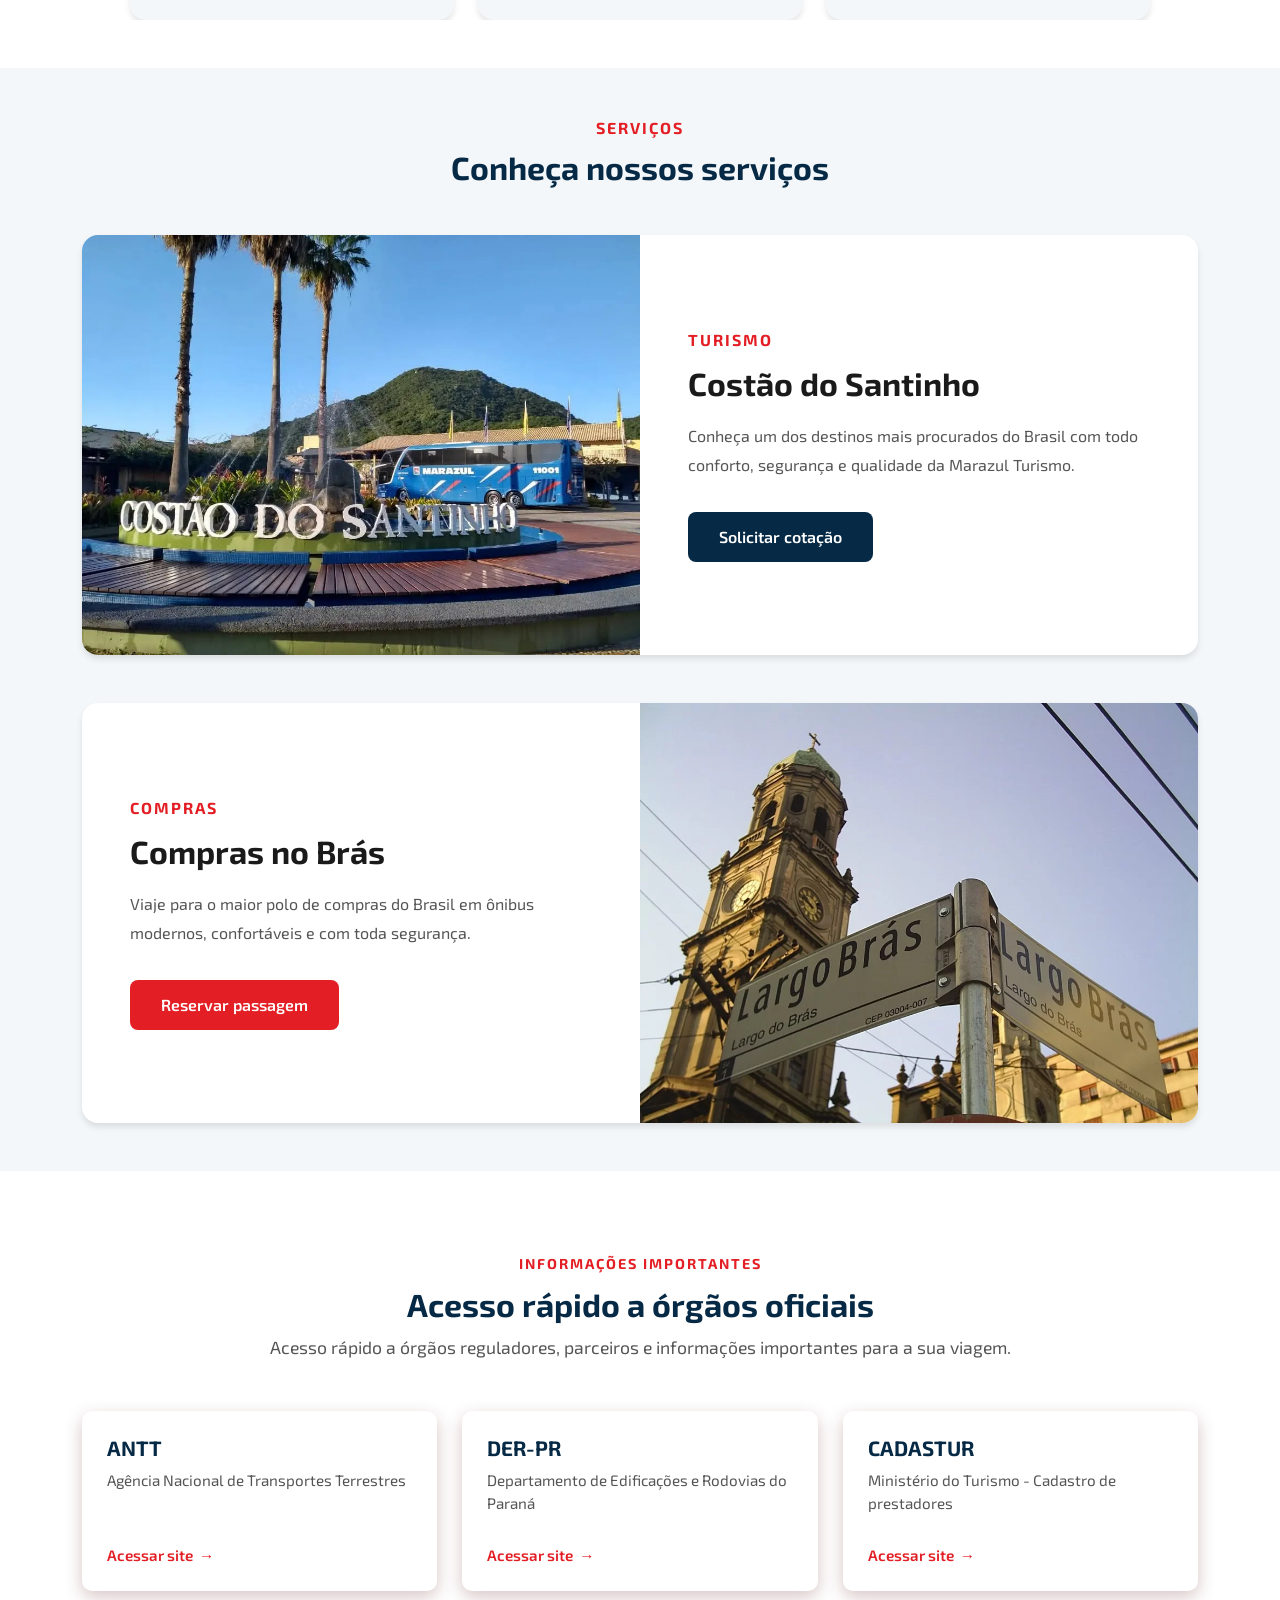
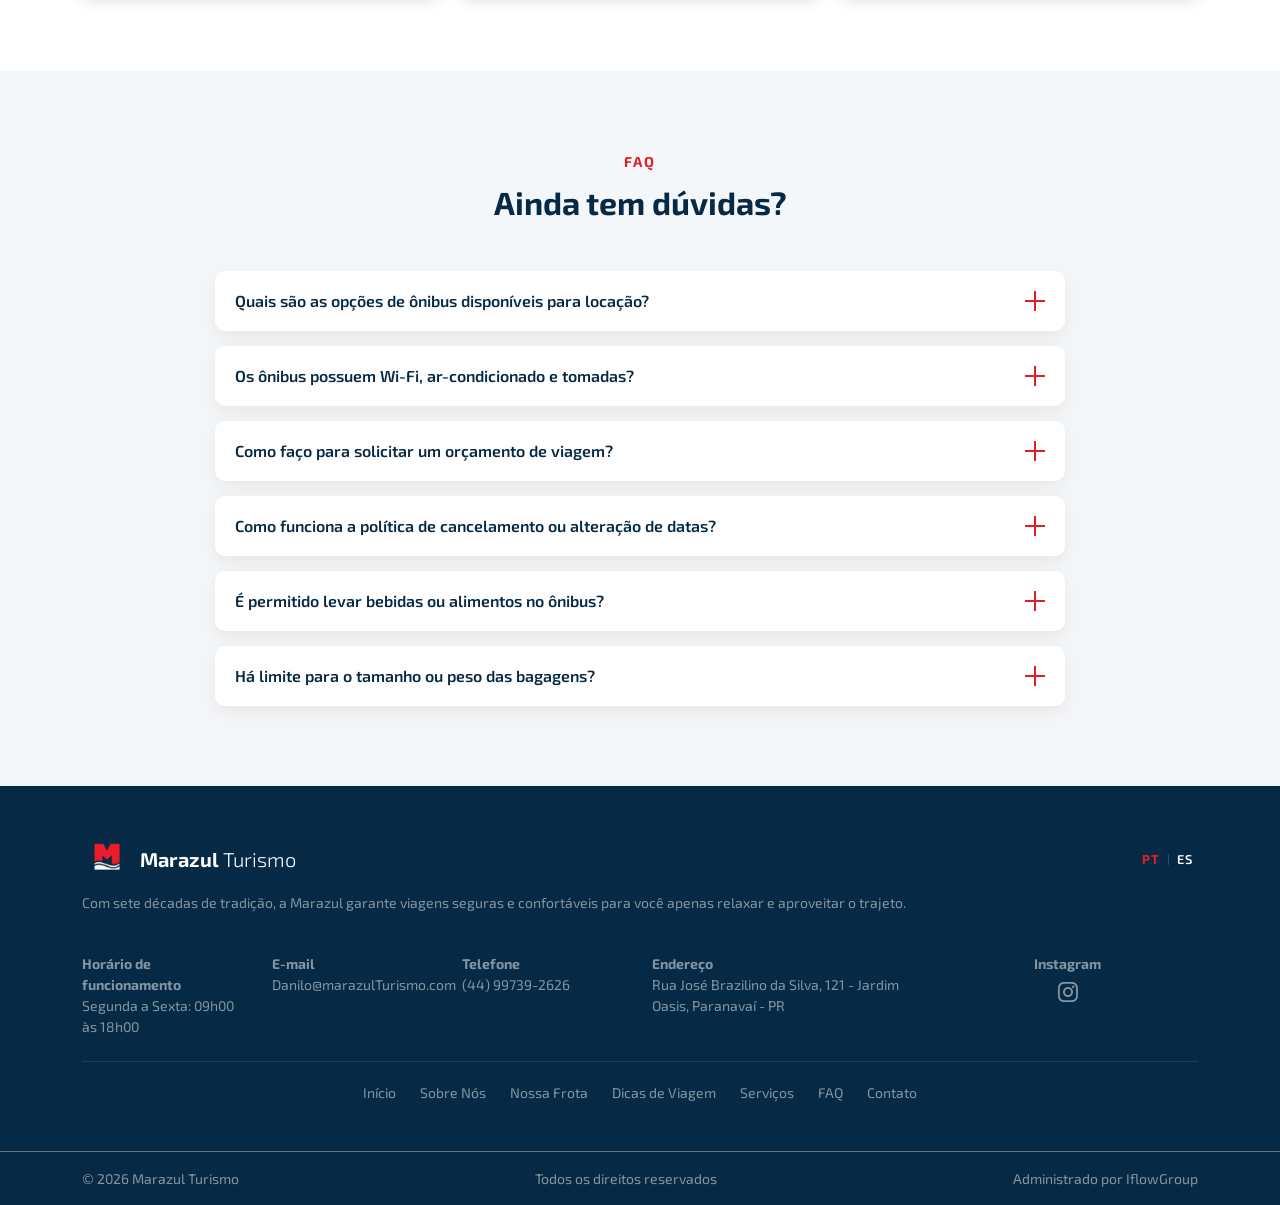
==== commit 863ac56c: "fix: update fleet data, opening hours and contact information" ====
--- a/index.html
+++ b/index.html
@@ -409,7 +409,7 @@
 
                 <div class="bus-card-body">
                   <h3 class="bus-type" data-i18n="fleet.bus2.title">
-                    1101 - Marcopolo LD
+                    11001 - Marcopolo LD
                   </h3>
 
                   <p class="bus-seats">
@@ -527,7 +527,7 @@
 
                 <div class="bus-card-body">
                   <h3 class="bus-type" data-i18n="fleet.bus4.title">
-                    2001 - Marcopolo DD
+                    20001 - Marcopolo DD
                   </h3>
 
                   <p class="bus-seats">
@@ -1094,7 +1094,7 @@
                 </p>
 
                 <a
-                  href="https://wa.me/5544997392626?text=Olá,%20quero%20reservar%20uma%20passagem%20para%20o%20Brás."
+                  href="https://wa.me/5544999220270?text=Olá,%20quero%20reservar%20uma%20passagem%20para%20o%20Brás."
                   target="_blank"
                   class="btn btn-marazul-secondary"
                   data-i18n="services.shopping.button"
